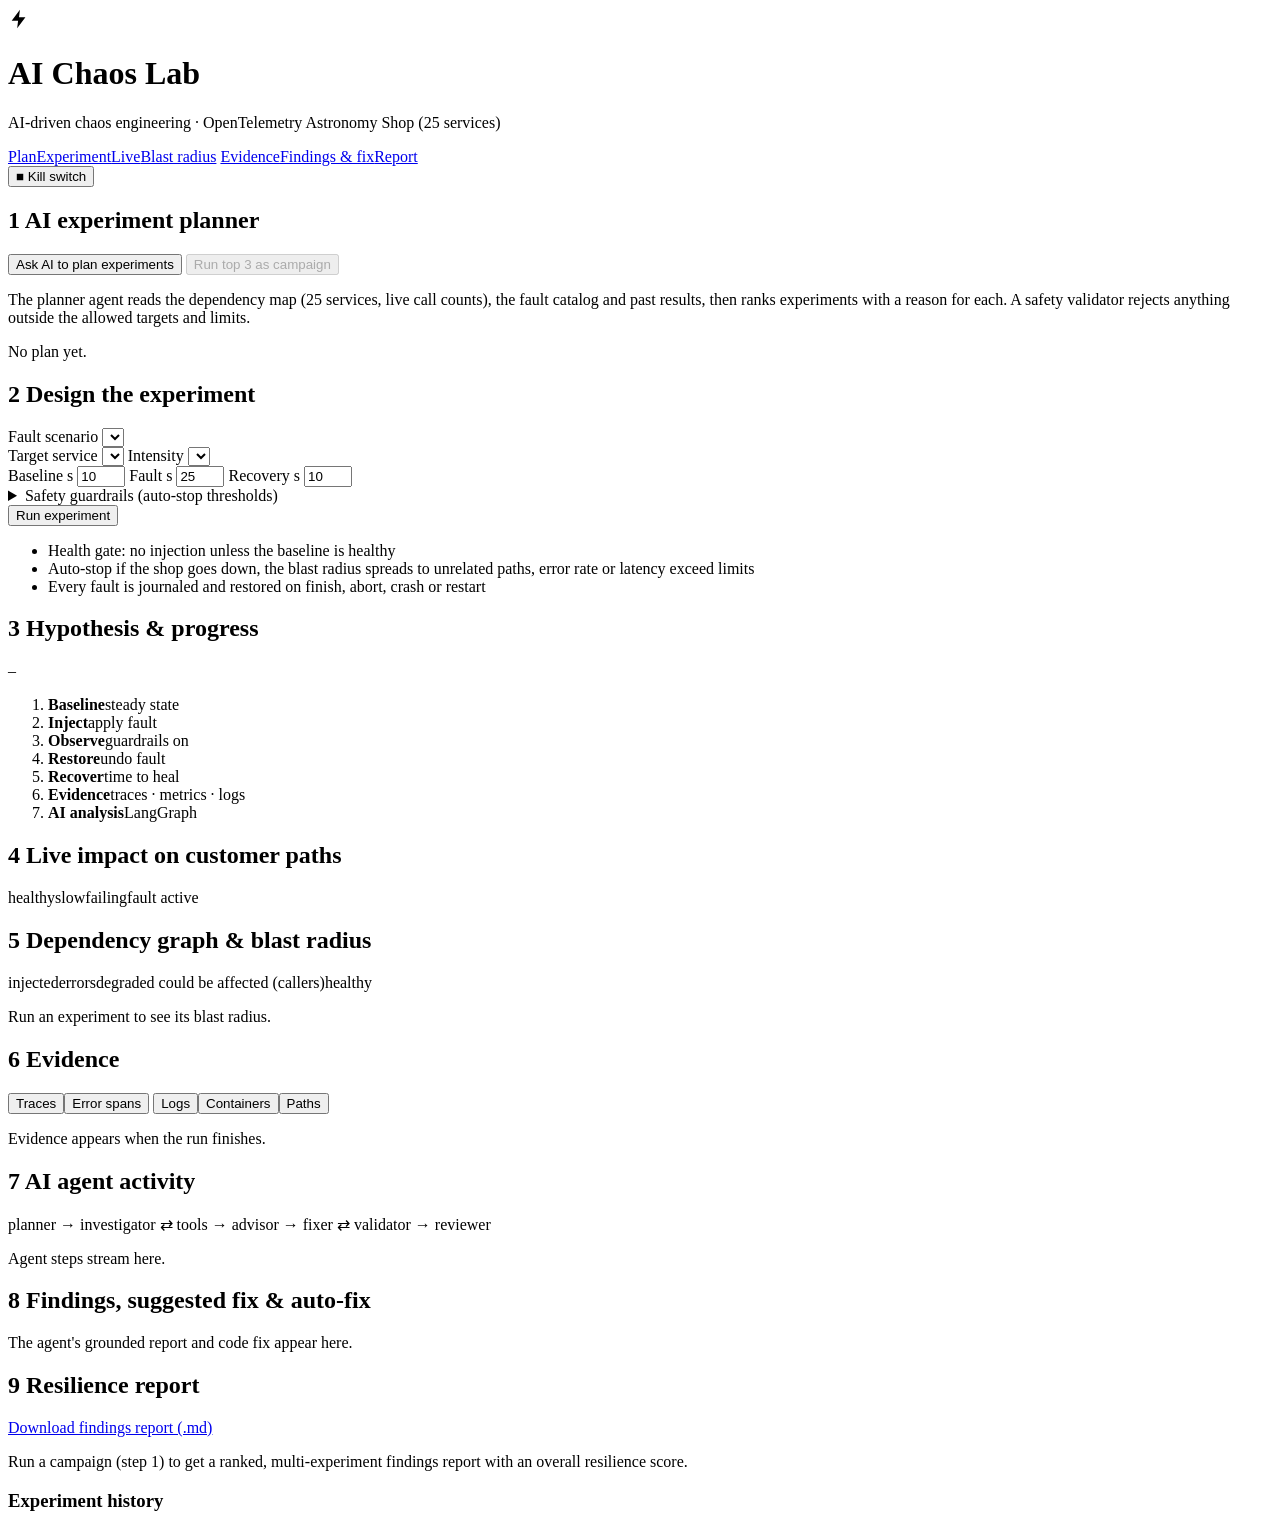
==== demo/static/index.html @ 534df2d2 "Add AI chaos lab: fault catalog, guarded experiments, LangGraph agents and dashboard - demo/: 19 rev" ====
<!doctype html>
<html lang="en">
<head>
<meta charset="utf-8">
<meta name="viewport" content="width=device-width, initial-scale=1">
<title>AI Chaos Lab</title>
<link rel="stylesheet" href="/style.css">
</head>
<body>
<header class="top">
  <div class="brand">
    <div class="logo" aria-hidden="true"><svg viewBox="0 0 24 24" width="22" height="22"><path d="M13 2 4 14h7l-1 8 9-12h-7z" fill="currentColor"/></svg></div>
    <div>
      <h1>AI Chaos Lab</h1>
      <p class="sub">AI-driven chaos engineering · OpenTelemetry Astronomy Shop (25 services)</p>
    </div>
  </div>
  <nav class="nav">
    <a href="#plan">Plan</a><a href="#experiment">Experiment</a><a href="#live">Live</a><a href="#graph">Blast radius</a>
    <a href="#evidence-sec">Evidence</a><a href="#findings">Findings &amp; fix</a><a href="#campaign">Report</a>
  </nav>
  <div class="chips" id="chips"></div>
  <button class="kill" id="kill" title="Stop everything and restore all faults now">■ Kill switch</button>
</header>

<main>
  <!-- 1. AI planner -->
  <section class="card" id="plan">
    <div class="card-head">
      <h2><span class="num">1</span> AI experiment planner</h2>
      <div class="row">
        <button class="primary" id="plan-btn">Ask AI to plan experiments</button>
        <button id="campaign-btn" disabled>Run top 3 as campaign</button>
      </div>
    </div>
    <p class="muted small">The planner agent reads the dependency map (25 services, live call counts), the fault catalog and past results, then ranks experiments with a reason for each. A safety validator rejects anything outside the allowed targets and limits.</p>
    <div id="plan-out"><p class="muted">No plan yet.</p></div>
  </section>

  <!-- 2. Design -->
  <section class="grid-setup" id="experiment">
    <div class="card">
      <h2><span class="num">2</span> Design the experiment</h2>
      <label class="field">Fault scenario <select id="scenario"></select></label>
      <div class="two">
        <label class="field">Target service <select id="target"></select></label>
        <label class="field">Intensity <select id="variant"></select></label>
      </div>
      <div class="three">
        <label class="field">Baseline s <input id="baseline_s" type="number" min="6" max="30" value="10"></label>
        <label class="field">Fault s <input id="fault_s" type="number" min="8" max="60" value="25"></label>
        <label class="field">Recovery s <input id="recovery_s" type="number" min="5" max="30" value="10"></label>
      </div>
      <details class="guards-edit">
        <summary>Safety guardrails (auto-stop thresholds)</summary>
        <div class="two">
          <label class="field">Max unexpected paths <input id="g_unexpected" type="number" value="2" min="0" max="10"></label>
          <label class="field">Max error rate % <input id="g_error" type="number" value="85" min="10" max="100"></label>
          <label class="field">Max p95 on unrelated paths ms <input id="g_p95" type="number" value="6000" min="500" max="8000"></label>
          <label class="field">Hard fault cap s <input id="g_cap" type="number" value="60" min="10" max="60"></label>
        </div>
      </details>
      <div class="actions">
        <button class="primary" id="run">Run experiment</button>
      </div>
      <ul class="guards">
        <li>Health gate: no injection unless the baseline is healthy</li>
        <li>Auto-stop if the shop goes down, the blast radius spreads to unrelated paths, error rate or latency exceed limits</li>
        <li>Every fault is journaled and restored on finish, abort, crash or restart</li>
      </ul>
    </div>
    <div class="card">
      <h2><span class="num">3</span> Hypothesis &amp; progress</h2>
      <p class="hypothesis" id="hypothesis">–</p>
      <div class="meta" id="exp-meta"></div>
      <ol class="stepper" id="stepper">
        <li data-step="baseline"><b>Baseline</b><span>steady state</span></li>
        <li data-step="inject"><b>Inject</b><span>apply fault</span></li>
        <li data-step="fault"><b>Observe</b><span>guardrails on</span></li>
        <li data-step="restore"><b>Restore</b><span>undo fault</span></li>
        <li data-step="recovered"><b>Recover</b><span>time to heal</span></li>
        <li data-step="evidence"><b>Evidence</b><span>traces · metrics · logs</span></li>
        <li data-step="agent"><b>AI analysis</b><span>LangGraph</span></li>
      </ol>
      <div class="runline" id="runline"></div>
    </div>
  </section>

  <!-- 3. Live -->
  <section class="card" id="live">
    <div class="card-head">
      <h2><span class="num">4</span> Live impact on customer paths</h2>
      <div class="legend"><span><i class="sq ok"></i>healthy</span><span><i class="sq slow"></i>slow</span><span><i class="sq bad"></i>failing</span><span><i class="band"></i>fault active</span></div>
    </div>
    <div class="kpis" id="kpis"></div>
    <div class="matrix" id="matrix"></div>
  </section>

  <!-- 4. Topology -->
  <section class="card" id="graph">
    <div class="card-head">
      <h2><span class="num">5</span> Dependency graph &amp; blast radius</h2>
      <div class="legend">
        <span><i class="dot inj"></i>injected</span><span><i class="dot err"></i>errors</span><span><i class="dot deg"></i>degraded</span>
        <span><i class="dot pot"></i>could be affected (callers)</span><span><i class="dot ok"></i>healthy</span>
      </div>
    </div>
    <div class="graph-wrap">
      <div id="topology" class="topology"></div>
      <div id="blast" class="blast"><p class="muted">Run an experiment to see its blast radius.</p></div>
    </div>
  </section>

  <!-- 5. Evidence + agent -->
  <section class="grid-two" id="evidence-sec">
    <div class="card">
      <div class="card-head">
        <h2><span class="num">6</span> Evidence</h2>
        <div class="tabs" id="tabs">
          <button data-tab="trace" class="on">Traces</button><button data-tab="spans">Error spans</button>
          <button data-tab="logs">Logs</button><button data-tab="containers">Containers</button><button data-tab="paths">Paths</button>
        </div>
      </div>
      <div id="evidence" class="evidence"><p class="muted">Evidence appears when the run finishes.</p></div>
    </div>
    <div class="card">
      <div class="card-head">
        <h2><span class="num">7</span> AI agent activity</h2>
        <span class="graph-pill" id="graph-pill">planner → investigator ⇄ tools → advisor → fixer ⇄ validator → reviewer</span>
      </div>
      <div id="feed" class="feed"><p class="muted">Agent steps stream here.</p></div>
    </div>
  </section>

  <!-- 6. Findings -->
  <section class="card" id="findings">
    <h2><span class="num">8</span> Findings, suggested fix &amp; auto-fix</h2>
    <div id="report"><p class="muted">The agent's grounded report and code fix appear here.</p></div>
  </section>

  <!-- 7. Campaign -->
  <section class="card" id="campaign">
    <div class="card-head">
      <h2><span class="num">9</span> Resilience report</h2>
      <a class="button" id="report-dl" href="#" download>Download findings report (.md)</a>
    </div>
    <div id="campaign-out"><p class="muted">Run a campaign (step 1) to get a ranked, multi-experiment findings report with an overall resilience score.</p></div>
    <h3 class="sub-h">Experiment history</h3>
    <div id="history"></div>
  </section>
</main>
<script src="/app.js"></script>
</body>
</html>
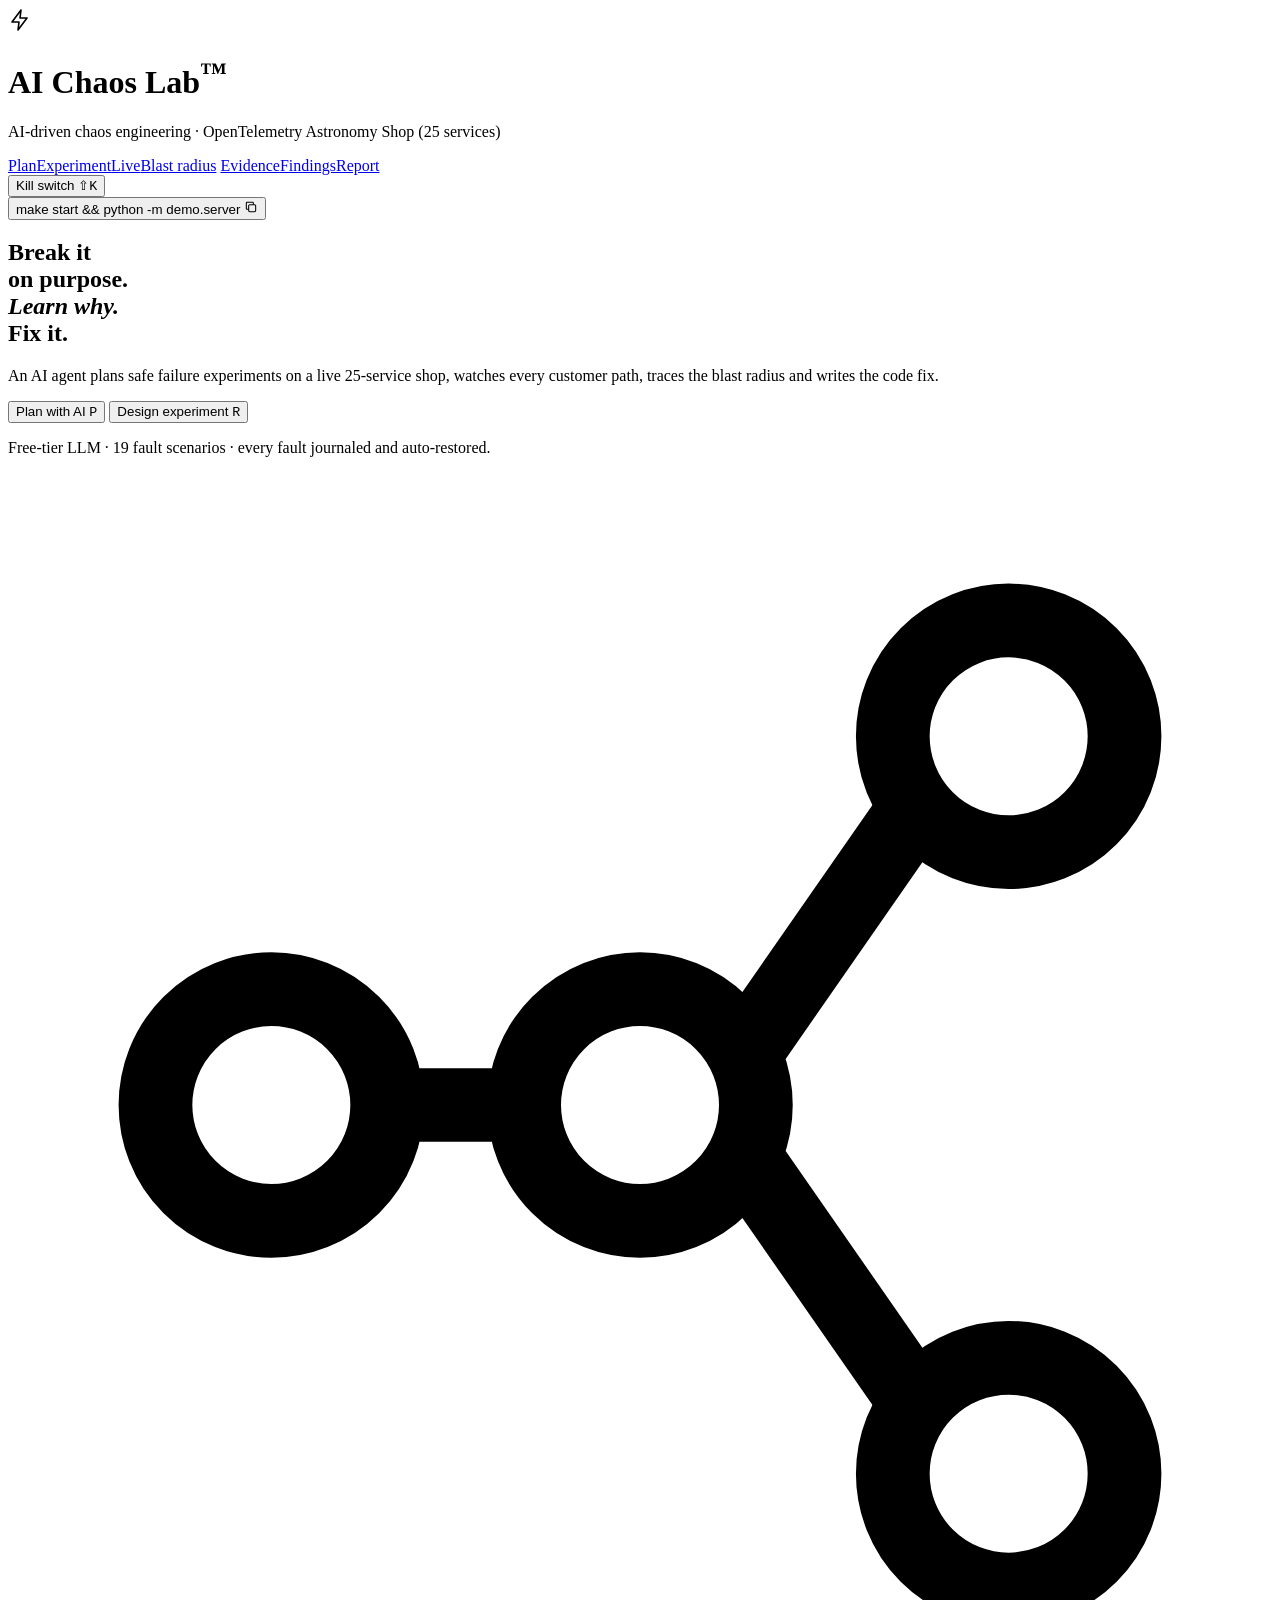
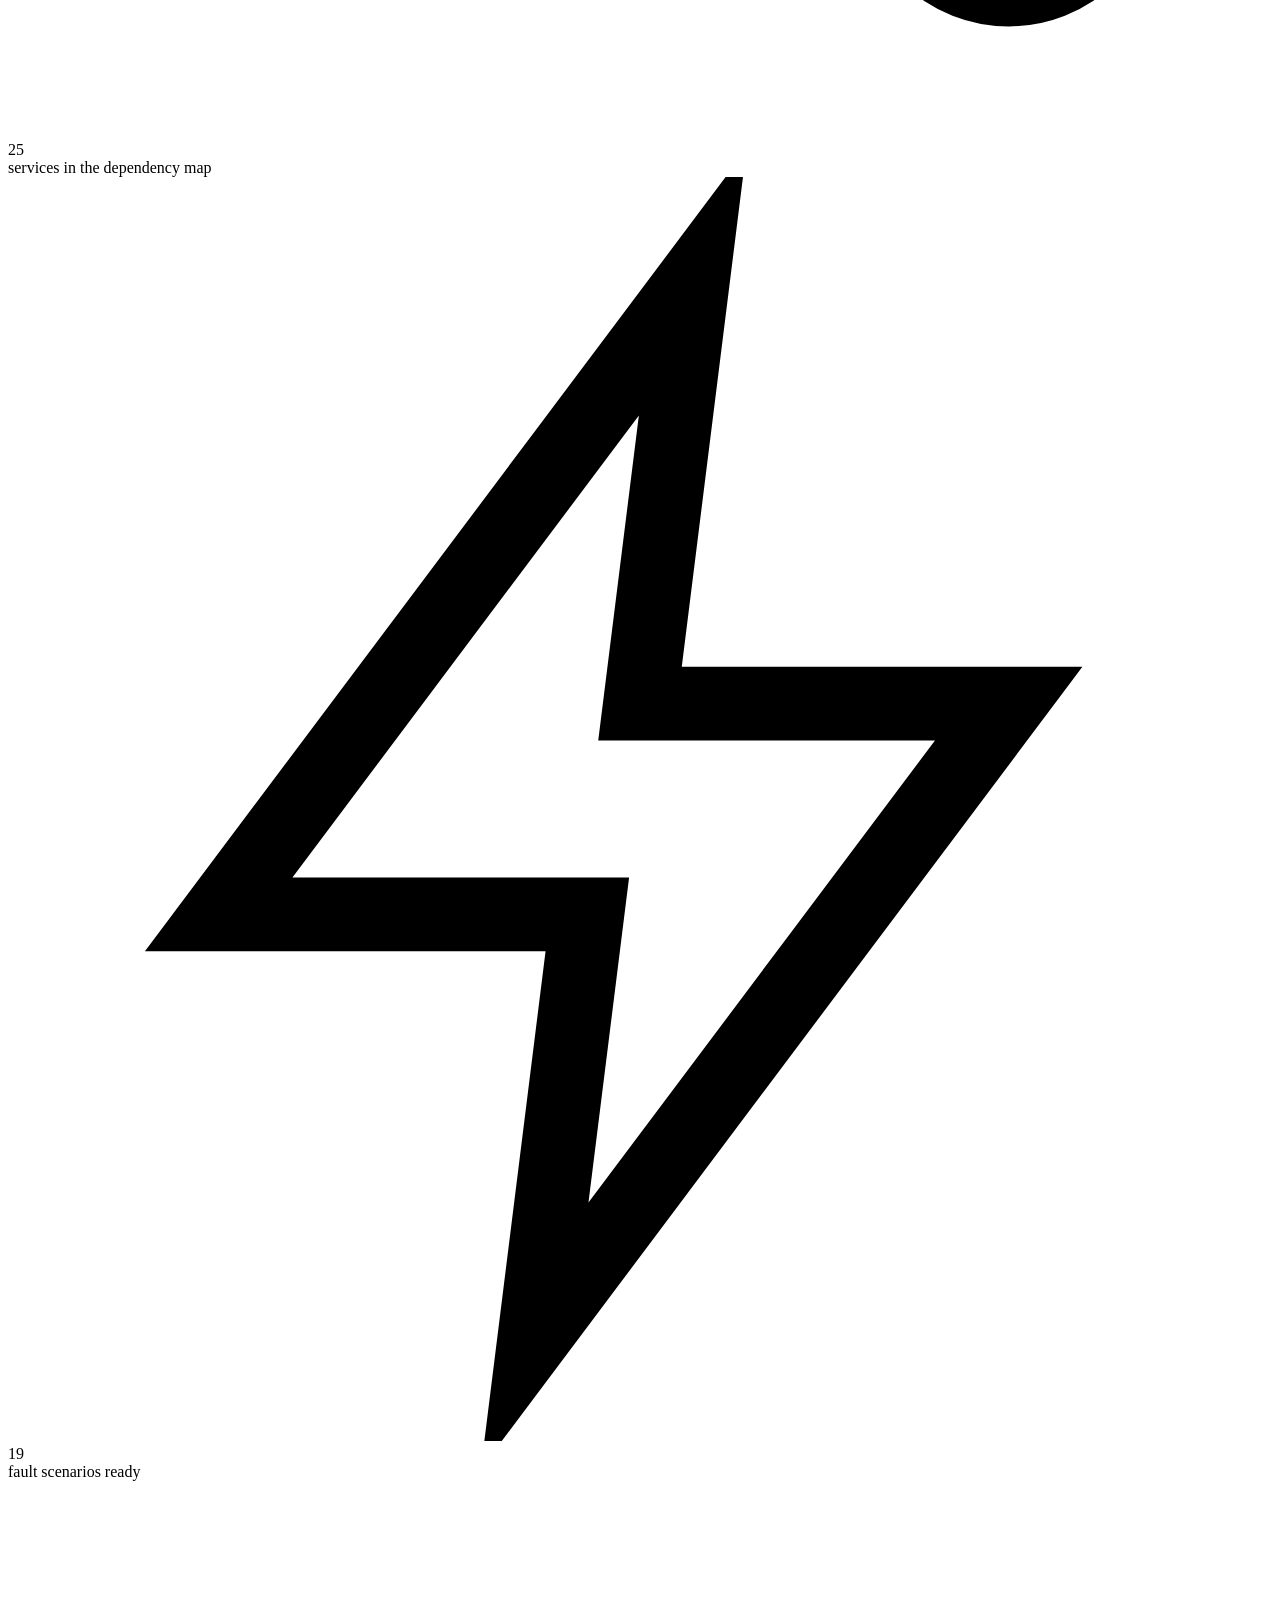
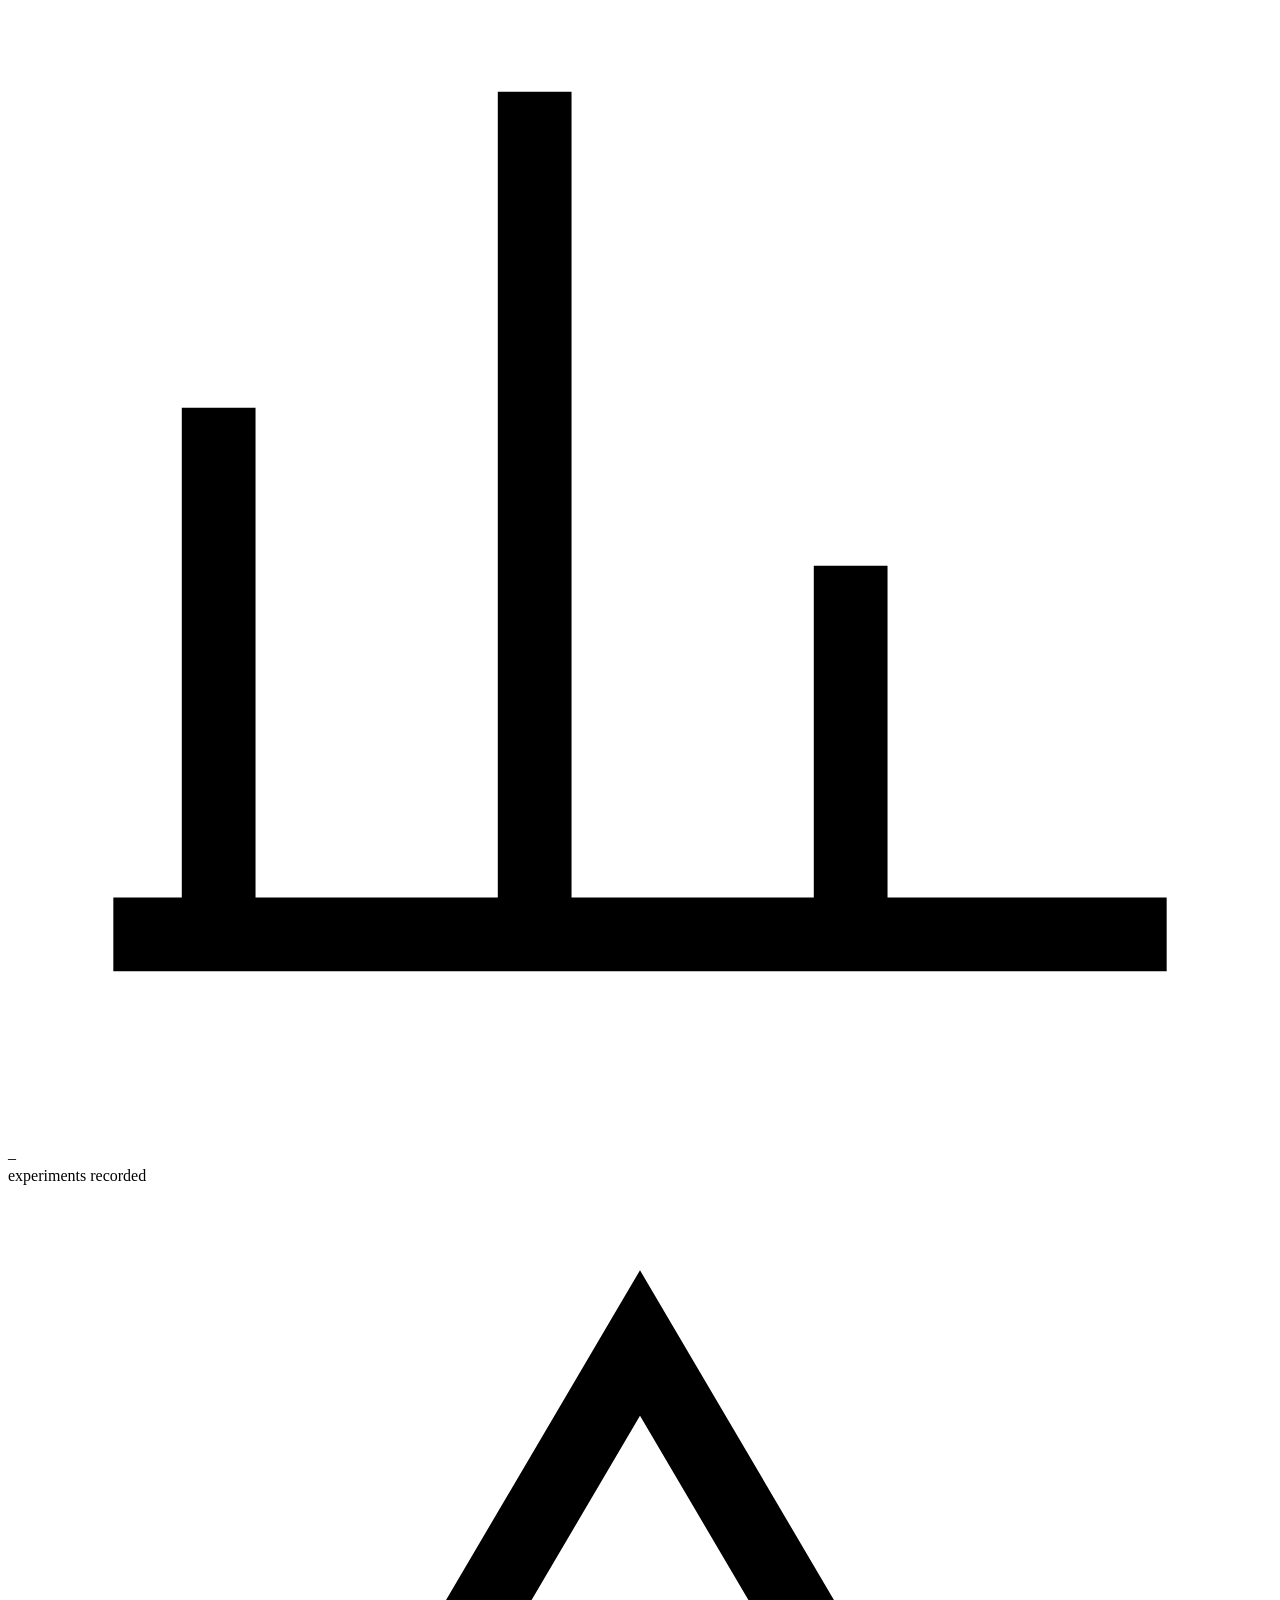
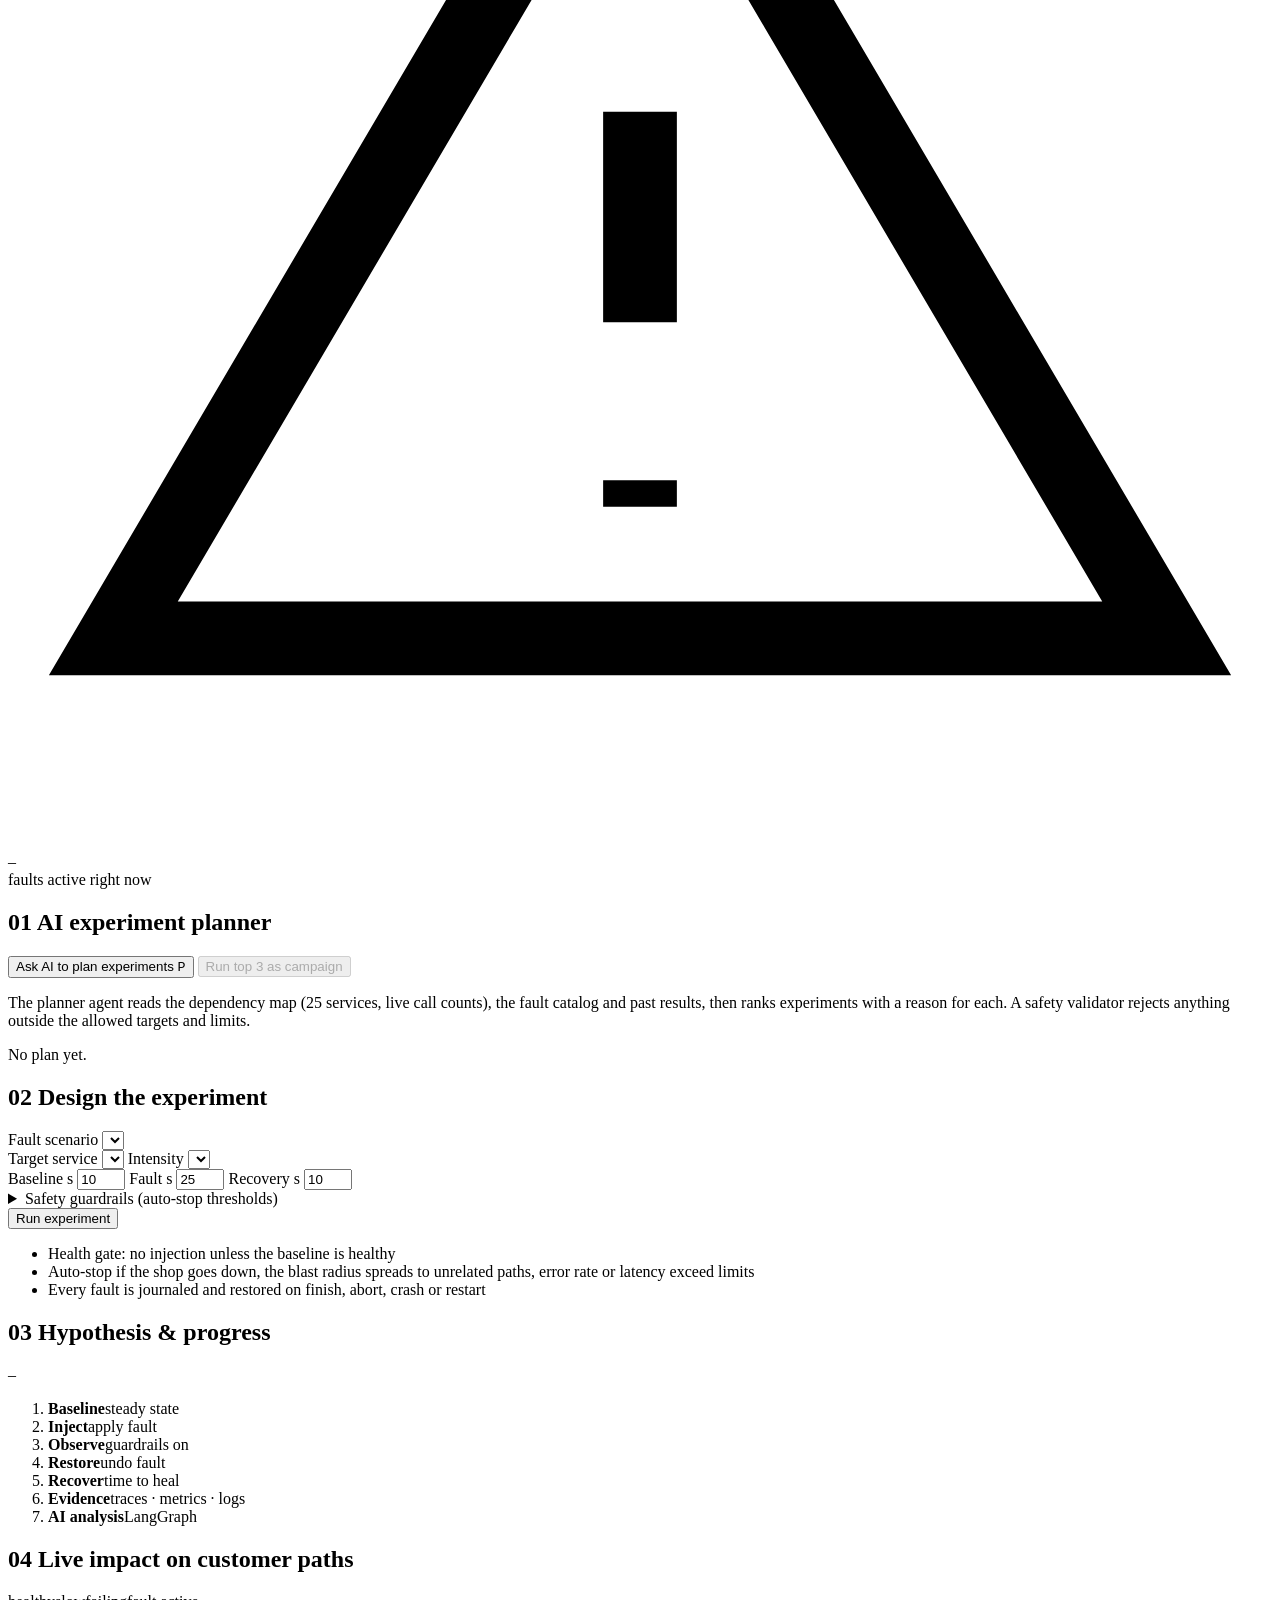
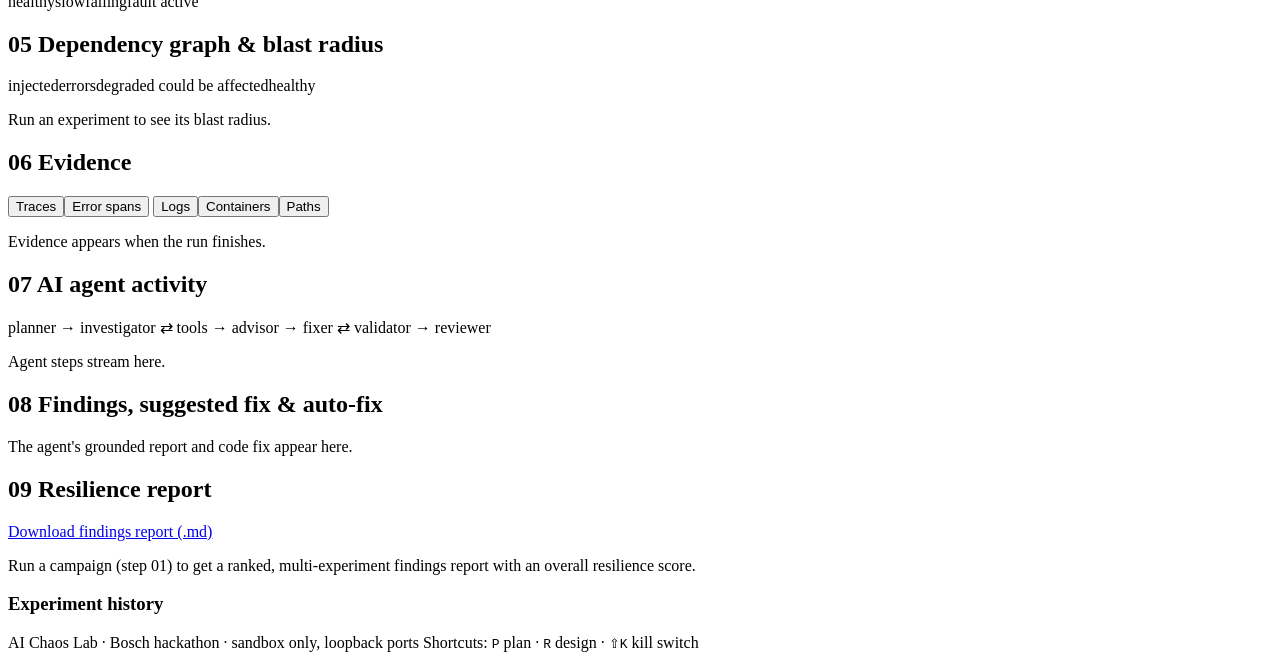
==== commit 05dadb4e: "Restyle dashboard in a dark, framed, hairline-grid look - Near-black page with a framed green-black " ====
--- a/demo/static/index.html
+++ b/demo/static/index.html
@@ -4,32 +4,73 @@
 <meta charset="utf-8">
 <meta name="viewport" content="width=device-width, initial-scale=1">
 <title>AI Chaos Lab</title>
+<link rel="preconnect" href="https://fonts.googleapis.com">
+<link rel="preconnect" href="https://fonts.gstatic.com" crossorigin>
+<link rel="stylesheet" href="https://fonts.googleapis.com/css2?family=Inter:wght@400;500;600&family=JetBrains+Mono:wght@300;400;500&display=swap">
 <link rel="stylesheet" href="/style.css">
 </head>
 <body>
 <header class="top">
   <div class="brand">
-    <div class="logo" aria-hidden="true"><svg viewBox="0 0 24 24" width="22" height="22"><path d="M13 2 4 14h7l-1 8 9-12h-7z" fill="currentColor"/></svg></div>
+    <div class="logo" aria-hidden="true">
+      <svg viewBox="0 0 24 24" width="24" height="24" fill="none" stroke="currentColor" stroke-width="1.6" stroke-linejoin="round"><path d="M13 2 4 14h7l-1 8 9-12h-7z"/></svg>
+    </div>
     <div>
-      <h1>AI Chaos Lab</h1>
+      <h1>AI Chaos Lab<sup>™</sup></h1>
       <p class="sub">AI-driven chaos engineering · OpenTelemetry Astronomy Shop (25 services)</p>
     </div>
   </div>
   <nav class="nav">
     <a href="#plan">Plan</a><a href="#experiment">Experiment</a><a href="#live">Live</a><a href="#graph">Blast radius</a>
-    <a href="#evidence-sec">Evidence</a><a href="#findings">Findings &amp; fix</a><a href="#campaign">Report</a>
+    <a href="#evidence-sec">Evidence</a><a href="#findings">Findings</a><a href="#campaign">Report</a>
   </nav>
   <div class="chips" id="chips"></div>
-  <button class="kill" id="kill" title="Stop everything and restore all faults now">■ Kill switch</button>
+  <button class="kill" id="kill" title="Stop everything and restore all faults now (Shift+K)">Kill switch <kbd>⇧K</kbd></button>
 </header>
 
 <main>
+<div class="frame">
+<div class="grid">
+
+  <!-- Hero -->
+  <section class="hero">
+    <div class="hero-copy">
+      <button class="cmd" id="copy-cmd" title="Copy start command"><span>make start &amp;&amp; python -m demo.server</span>
+        <svg viewBox="0 0 24 24" width="14" height="14" fill="none" stroke="currentColor" stroke-width="1.8"><rect x="8" y="8" width="12" height="12" rx="2"/><path d="M16 8V5a1 1 0 0 0-1-1H5a1 1 0 0 0-1 1v10a1 1 0 0 0 1 1h3"/></svg></button>
+      <h2 class="display">Break it<br>on purpose.<br><em>Learn why.</em><br>Fix it.</h2>
+      <p class="lede">An AI agent plans safe failure experiments on a live 25-service shop, watches every customer path, traces the blast radius and writes the code fix.</p>
+      <div class="hero-actions">
+        <button class="primary big" id="hero-plan">Plan with AI <kbd>P</kbd></button>
+        <button class="big" id="hero-run">Design experiment <kbd>R</kbd></button>
+      </div>
+      <p class="fine">Free-tier LLM · 19 fault scenarios · every fault journaled and auto-restored.</p>
+    </div>
+    <div class="hero-stats">
+      <div class="stat green">
+        <svg viewBox="0 0 24 24" fill="none" stroke="currentColor" stroke-width="1.4"><circle cx="5" cy="12" r="2.2"/><circle cx="19" cy="5" r="2.2"/><circle cx="19" cy="19" r="2.2"/><circle cx="12" cy="12" r="2.2"/><path d="M7.2 12h2.6M14 11l3.2-4.6M14 13l3.2 4.6"/></svg>
+        <div><div class="v" id="st-services">25</div><div class="l">services in the dependency map</div></div>
+      </div>
+      <div class="stat orange">
+        <svg viewBox="0 0 24 24" fill="none" stroke="currentColor" stroke-width="1.4"><path d="M13 2 4 14h7l-1 8 9-12h-7z"/></svg>
+        <div><div class="v" id="st-scenarios">19</div><div class="l">fault scenarios ready</div></div>
+      </div>
+      <div class="stat yellow">
+        <svg viewBox="0 0 24 24" fill="none" stroke="currentColor" stroke-width="1.4"><path d="M4 20V10M10 20V4M16 20v-7M22 20H2"/></svg>
+        <div><div class="v" id="st-runs">–</div><div class="l">experiments recorded</div></div>
+      </div>
+      <div class="stat red" id="st-fault-cell">
+        <svg viewBox="0 0 24 24" fill="none" stroke="currentColor" stroke-width="1.4"><path d="M12 3 2 20h20L12 3z"/><path d="M12 10v4M12 17v.5"/></svg>
+        <div><div class="v" id="st-faults">–</div><div class="l">faults active right now</div></div>
+      </div>
+    </div>
+  </section>
+
   <!-- 1. AI planner -->
   <section class="card" id="plan">
     <div class="card-head">
-      <h2><span class="num">1</span> AI experiment planner</h2>
+      <h2><span class="num">01</span> AI experiment planner</h2>
       <div class="row">
-        <button class="primary" id="plan-btn">Ask AI to plan experiments</button>
+        <button class="primary" id="plan-btn">Ask AI to plan experiments <kbd>P</kbd></button>
         <button id="campaign-btn" disabled>Run top 3 as campaign</button>
       </div>
     </div>
@@ -40,7 +81,7 @@
   <!-- 2. Design -->
   <section class="grid-setup" id="experiment">
     <div class="card">
-      <h2><span class="num">2</span> Design the experiment</h2>
+      <h2><span class="num">02</span> Design the experiment</h2>
       <label class="field">Fault scenario <select id="scenario"></select></label>
       <div class="two">
         <label class="field">Target service <select id="target"></select></label>
@@ -56,7 +97,7 @@
         <div class="two">
           <label class="field">Max unexpected paths <input id="g_unexpected" type="number" value="2" min="0" max="10"></label>
           <label class="field">Max error rate % <input id="g_error" type="number" value="85" min="10" max="100"></label>
-          <label class="field">Max p95 on unrelated paths ms <input id="g_p95" type="number" value="6000" min="500" max="8000"></label>
+          <label class="field">Max median latency, unrelated paths ms <input id="g_p95" type="number" value="6000" min="500" max="8000"></label>
           <label class="field">Hard fault cap s <input id="g_cap" type="number" value="60" min="10" max="60"></label>
         </div>
       </details>
@@ -70,7 +111,7 @@
       </ul>
     </div>
     <div class="card">
-      <h2><span class="num">3</span> Hypothesis &amp; progress</h2>
+      <h2><span class="num">03</span> Hypothesis &amp; progress</h2>
       <p class="hypothesis" id="hypothesis">–</p>
       <div class="meta" id="exp-meta"></div>
       <ol class="stepper" id="stepper">
@@ -89,7 +130,7 @@
   <!-- 3. Live -->
   <section class="card" id="live">
     <div class="card-head">
-      <h2><span class="num">4</span> Live impact on customer paths</h2>
+      <h2><span class="num">04</span> Live impact on customer paths</h2>
       <div class="legend"><span><i class="sq ok"></i>healthy</span><span><i class="sq slow"></i>slow</span><span><i class="sq bad"></i>failing</span><span><i class="band"></i>fault active</span></div>
     </div>
     <div class="kpis" id="kpis"></div>
@@ -99,10 +140,10 @@
   <!-- 4. Topology -->
   <section class="card" id="graph">
     <div class="card-head">
-      <h2><span class="num">5</span> Dependency graph &amp; blast radius</h2>
+      <h2><span class="num">05</span> Dependency graph &amp; blast radius</h2>
       <div class="legend">
         <span><i class="dot inj"></i>injected</span><span><i class="dot err"></i>errors</span><span><i class="dot deg"></i>degraded</span>
-        <span><i class="dot pot"></i>could be affected (callers)</span><span><i class="dot ok"></i>healthy</span>
+        <span><i class="dot pot"></i>could be affected</span><span><i class="dot ok"></i>healthy</span>
       </div>
     </div>
     <div class="graph-wrap">
@@ -115,7 +156,7 @@
   <section class="grid-two" id="evidence-sec">
     <div class="card">
       <div class="card-head">
-        <h2><span class="num">6</span> Evidence</h2>
+        <h2><span class="num">06</span> Evidence</h2>
         <div class="tabs" id="tabs">
           <button data-tab="trace" class="on">Traces</button><button data-tab="spans">Error spans</button>
           <button data-tab="logs">Logs</button><button data-tab="containers">Containers</button><button data-tab="paths">Paths</button>
@@ -125,7 +166,7 @@
     </div>
     <div class="card">
       <div class="card-head">
-        <h2><span class="num">7</span> AI agent activity</h2>
+        <h2><span class="num">07</span> AI agent activity</h2>
         <span class="graph-pill" id="graph-pill">planner → investigator ⇄ tools → advisor → fixer ⇄ validator → reviewer</span>
       </div>
       <div id="feed" class="feed"><p class="muted">Agent steps stream here.</p></div>
@@ -134,21 +175,28 @@
 
   <!-- 6. Findings -->
   <section class="card" id="findings">
-    <h2><span class="num">8</span> Findings, suggested fix &amp; auto-fix</h2>
+    <h2><span class="num">08</span> Findings, suggested fix &amp; auto-fix</h2>
     <div id="report"><p class="muted">The agent's grounded report and code fix appear here.</p></div>
   </section>
 
   <!-- 7. Campaign -->
   <section class="card" id="campaign">
     <div class="card-head">
-      <h2><span class="num">9</span> Resilience report</h2>
+      <h2><span class="num">09</span> Resilience report</h2>
       <a class="button" id="report-dl" href="#" download>Download findings report (.md)</a>
     </div>
-    <div id="campaign-out"><p class="muted">Run a campaign (step 1) to get a ranked, multi-experiment findings report with an overall resilience score.</p></div>
+    <div id="campaign-out"><p class="muted">Run a campaign (step 01) to get a ranked, multi-experiment findings report with an overall resilience score.</p></div>
     <h3 class="sub-h">Experiment history</h3>
     <div id="history"></div>
   </section>
+
+</div>
+</div>
 </main>
+<footer class="foot">
+  <span>AI Chaos Lab · Bosch hackathon · sandbox only, loopback ports</span>
+  <span>Shortcuts: <kbd>P</kbd> plan · <kbd>R</kbd> design · <kbd>⇧K</kbd> kill switch</span>
+</footer>
 <script src="/app.js"></script>
 </body>
 </html>
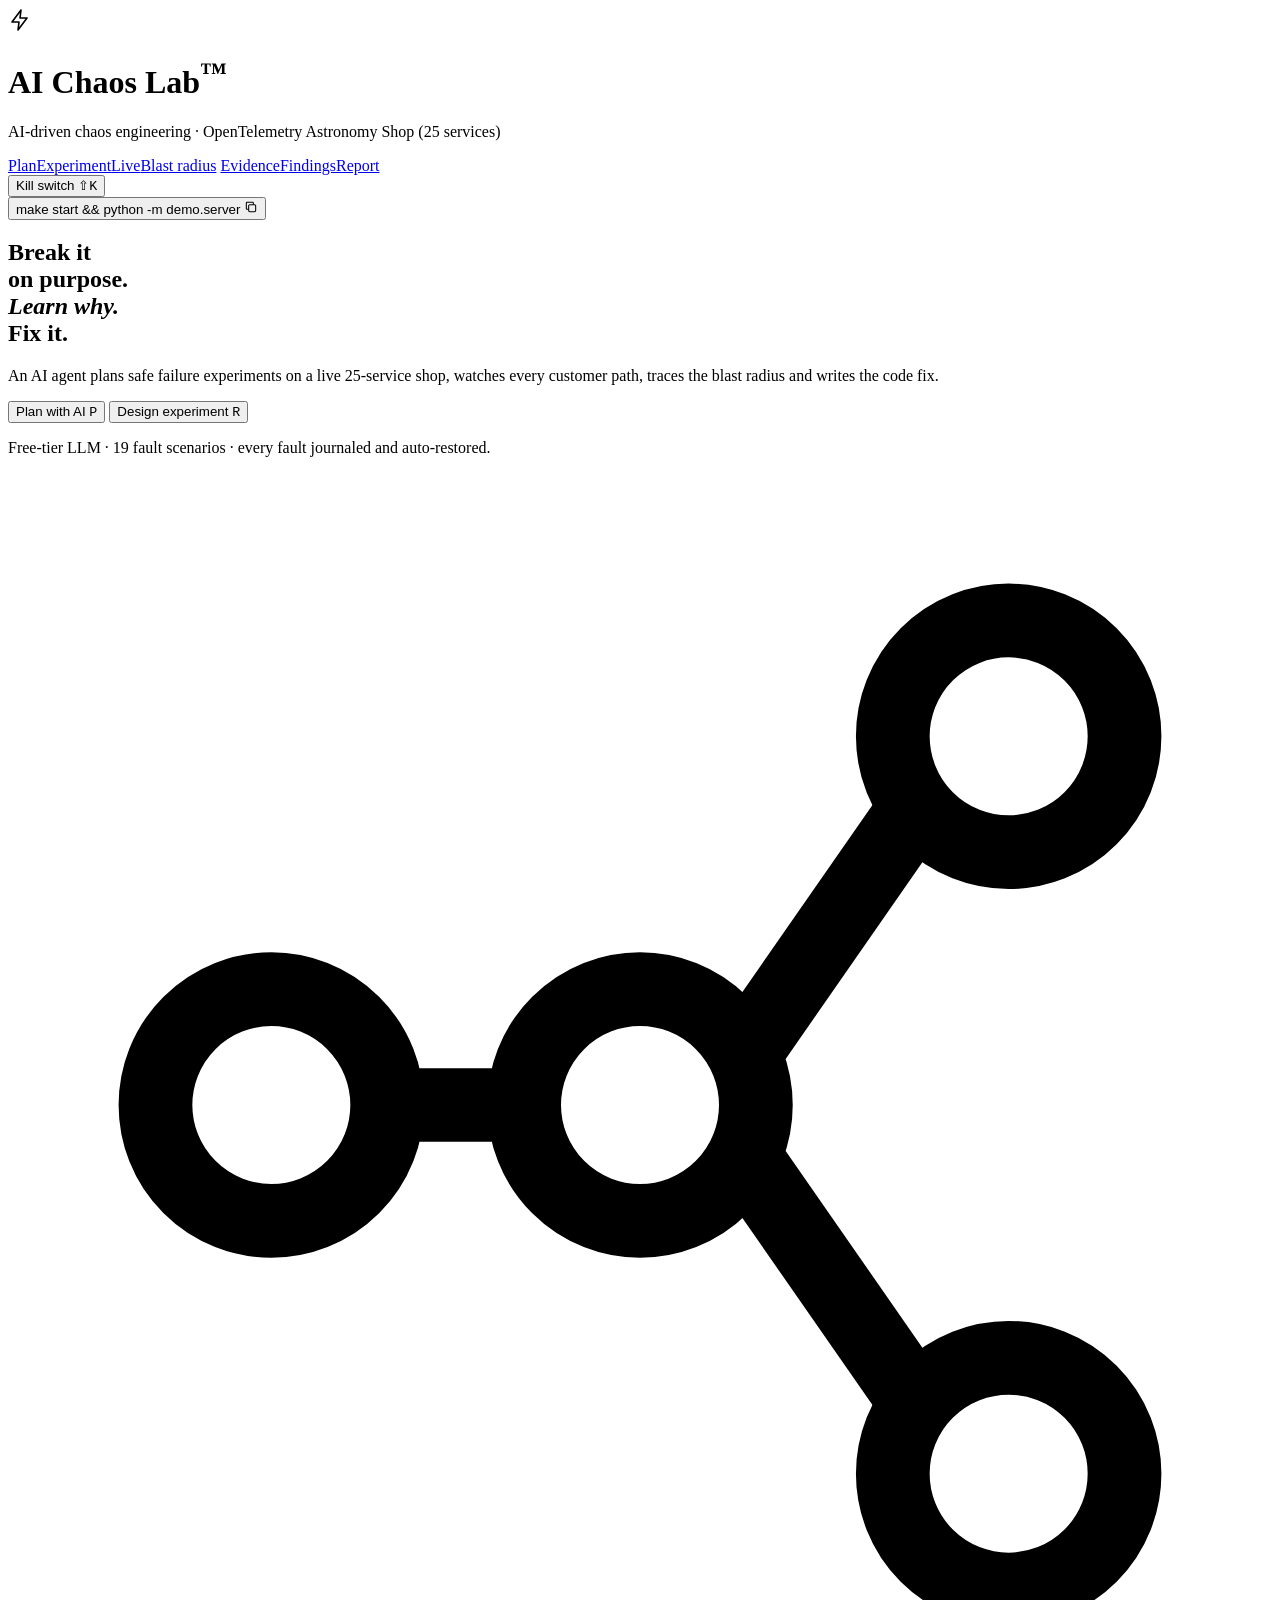
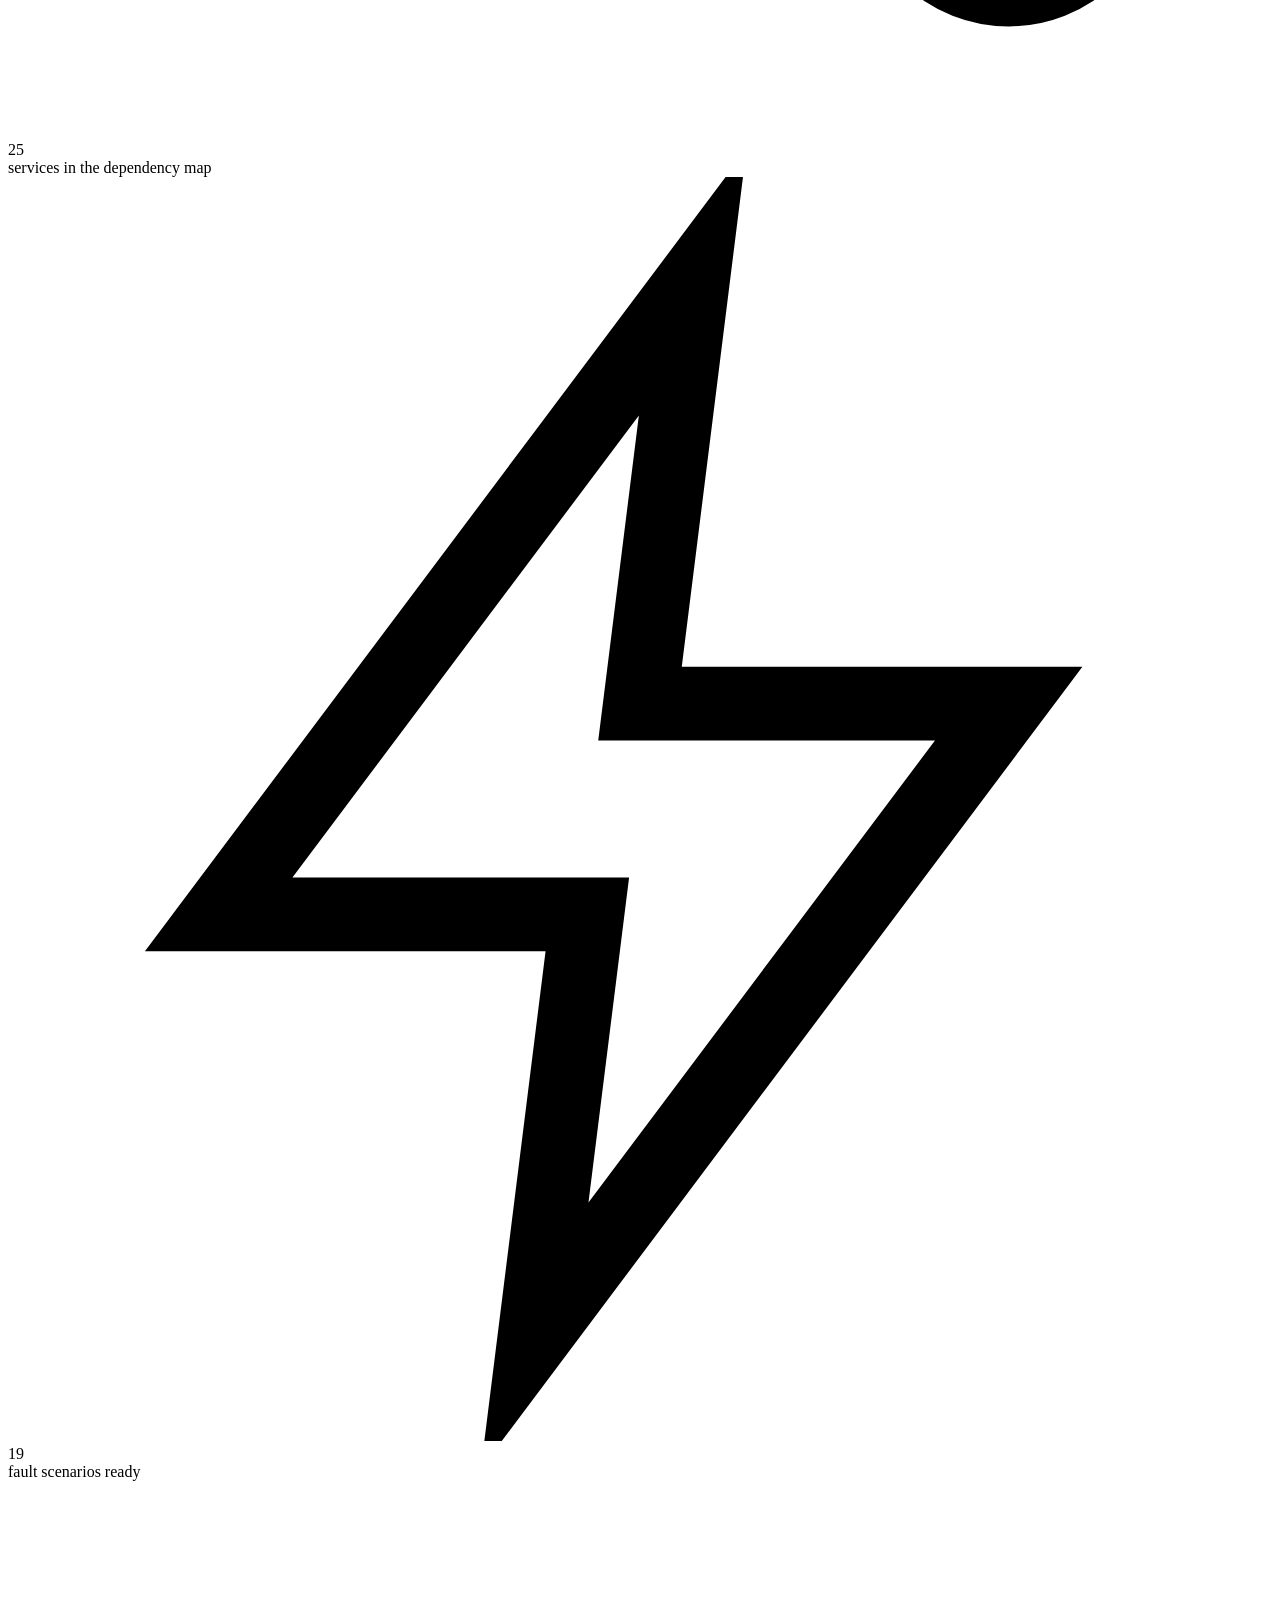
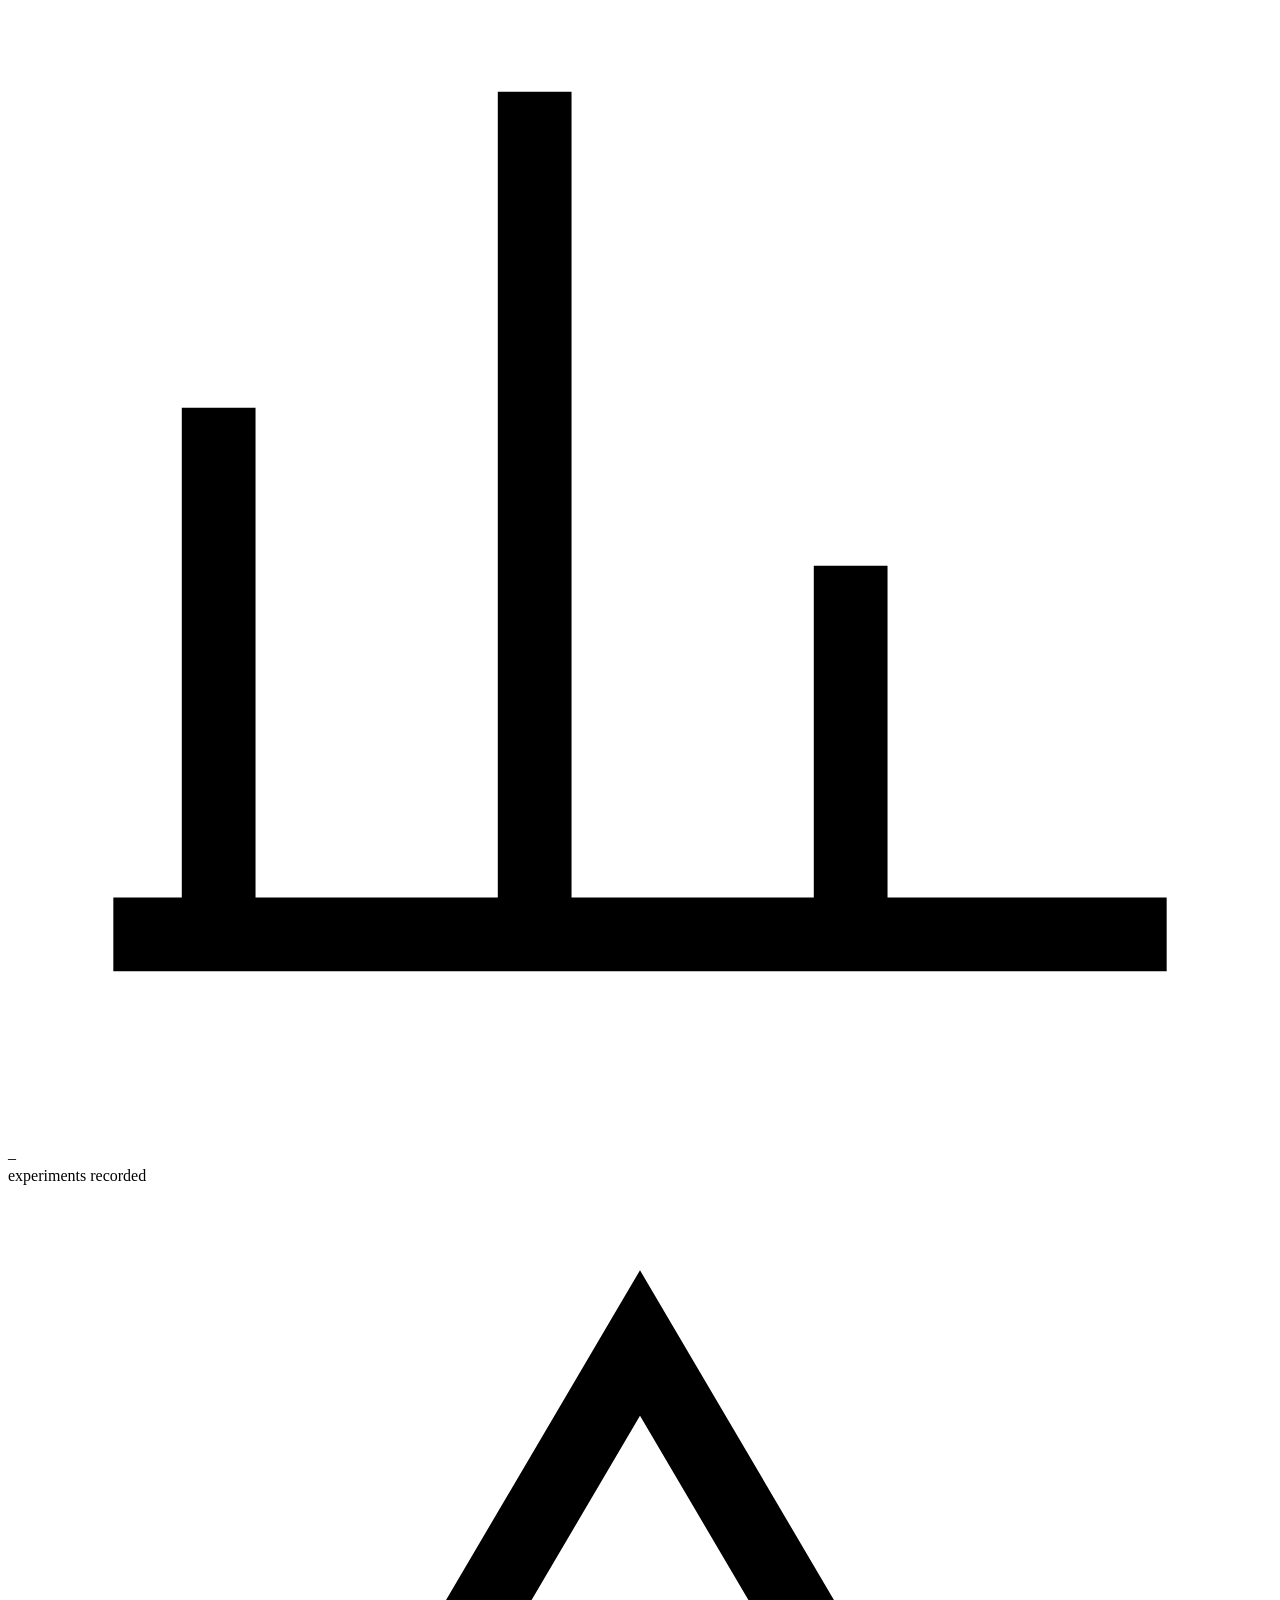
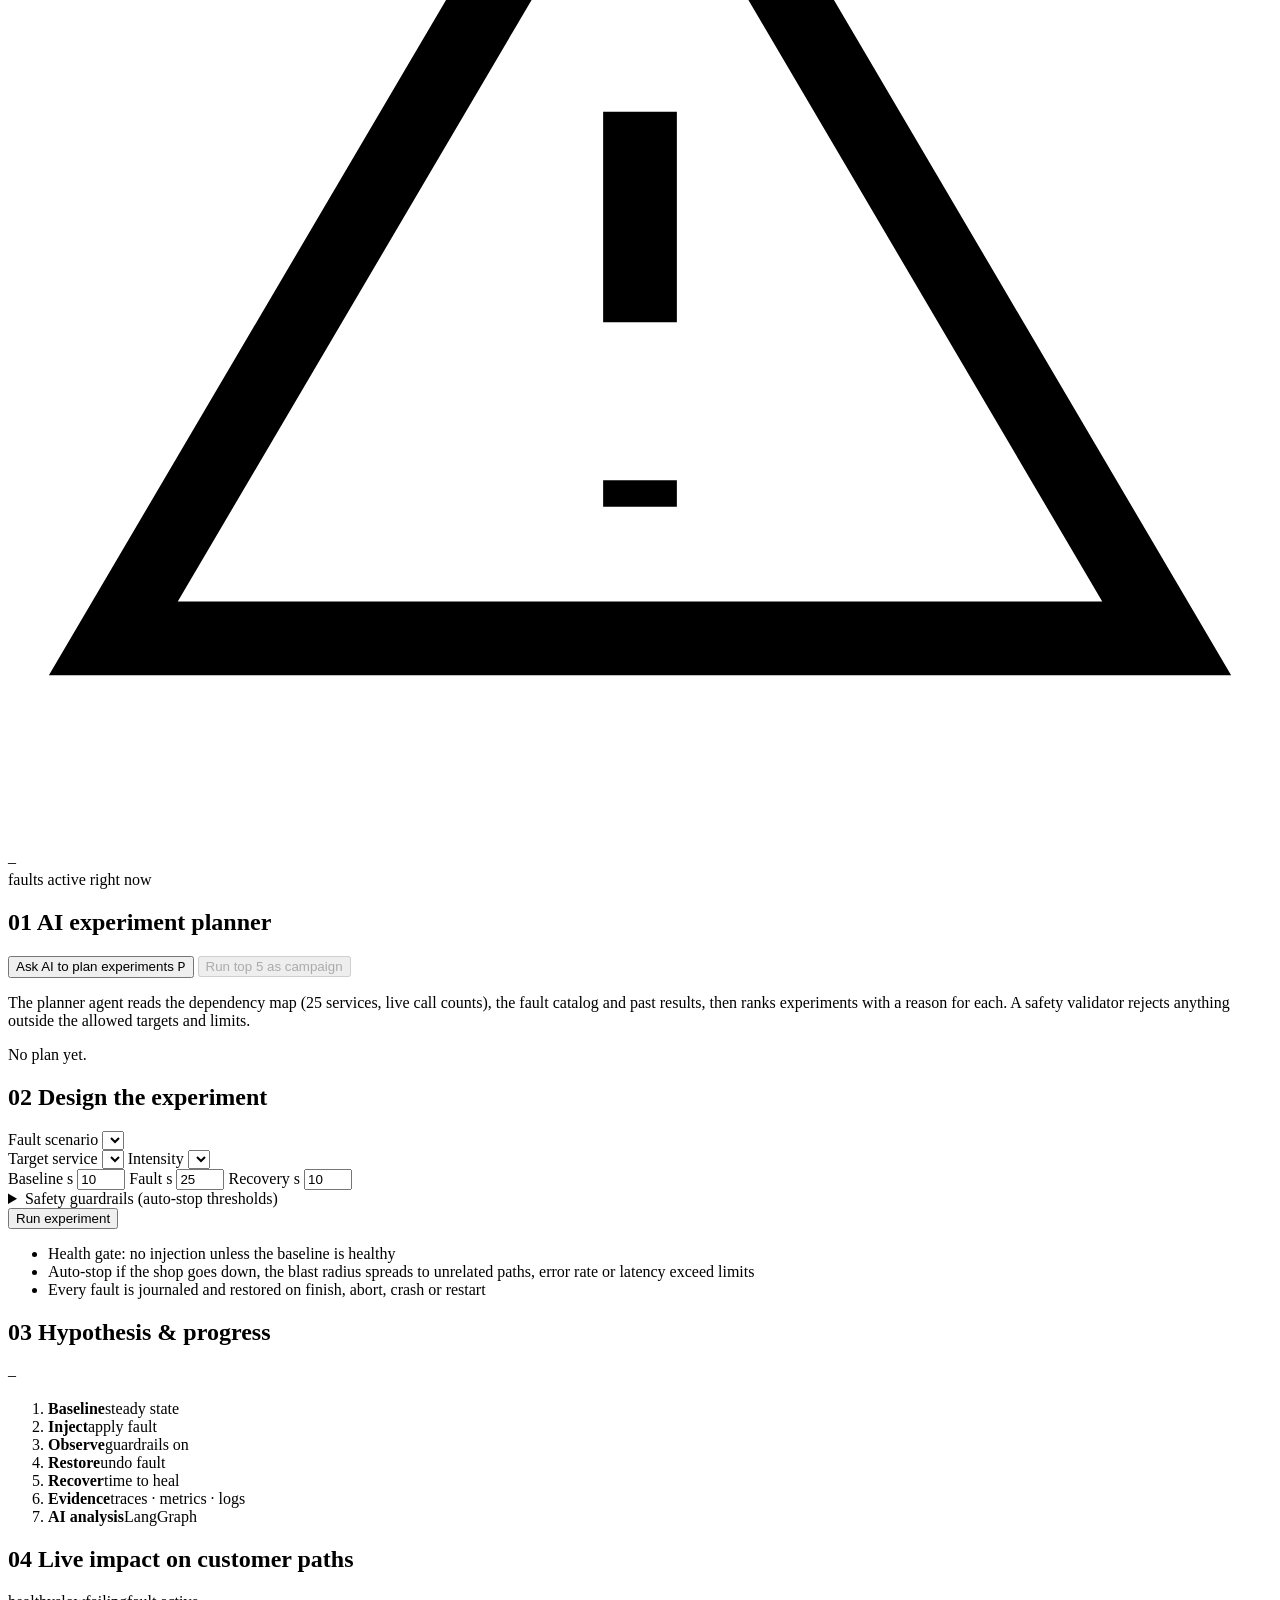
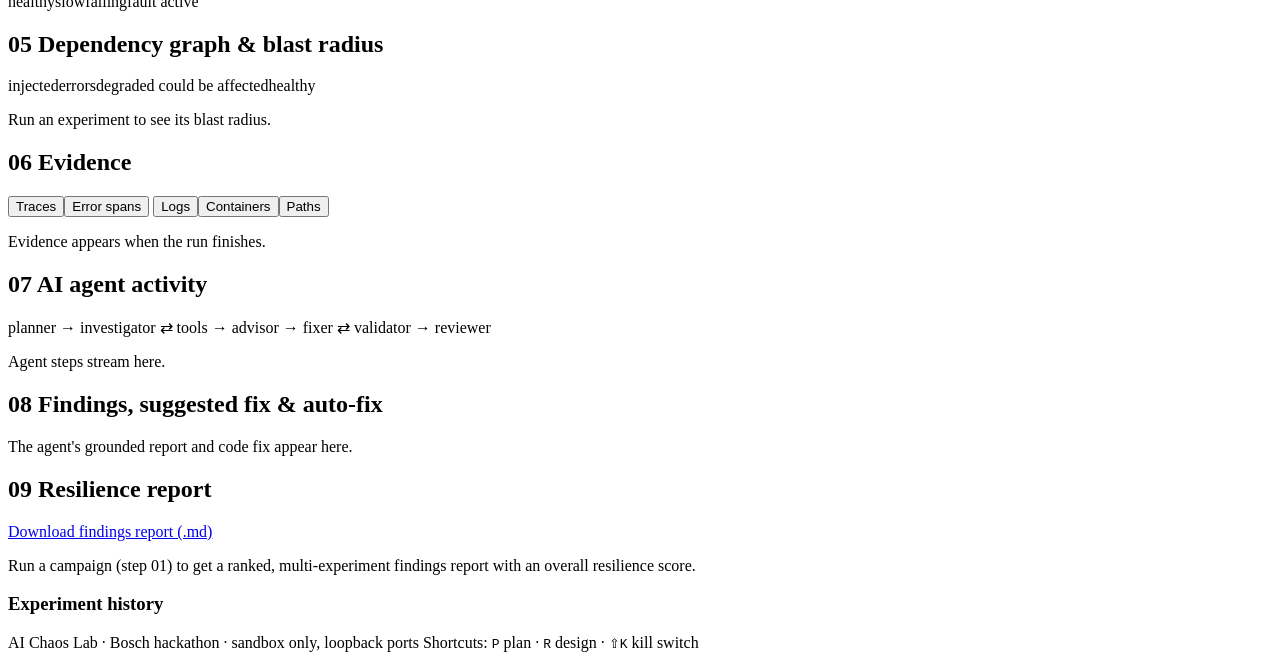
==== commit 22c7043a: "Add demo recording, editing and results-matrix tools; rotate Gemini keys - scripts/record_demo.py: r" ====
--- a/demo/static/index.html
+++ b/demo/static/index.html
@@ -71,7 +71,7 @@
       <h2><span class="num">01</span> AI experiment planner</h2>
       <div class="row">
         <button class="primary" id="plan-btn">Ask AI to plan experiments <kbd>P</kbd></button>
-        <button id="campaign-btn" disabled>Run top 3 as campaign</button>
+        <button id="campaign-btn" disabled>Run top 5 as campaign</button>
       </div>
     </div>
     <p class="muted small">The planner agent reads the dependency map (25 services, live call counts), the fault catalog and past results, then ranks experiments with a reason for each. A safety validator rejects anything outside the allowed targets and limits.</p>
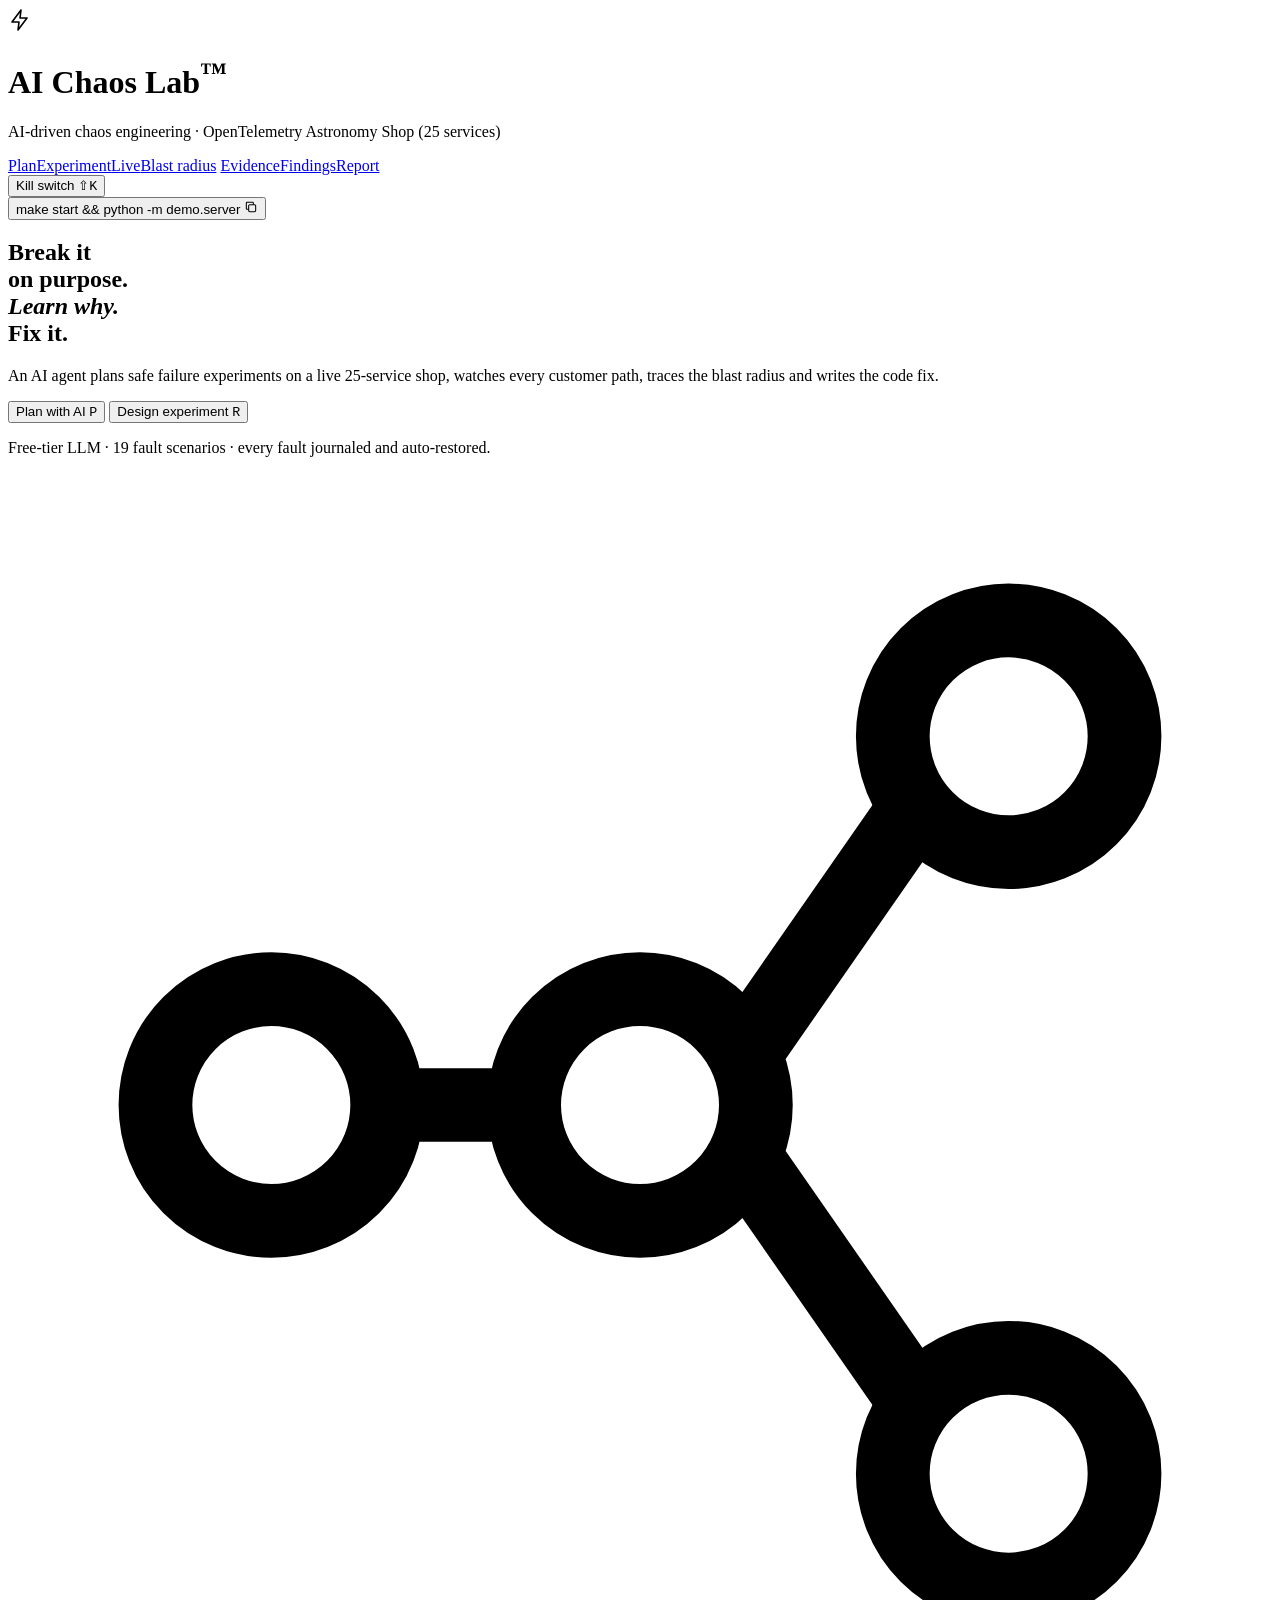
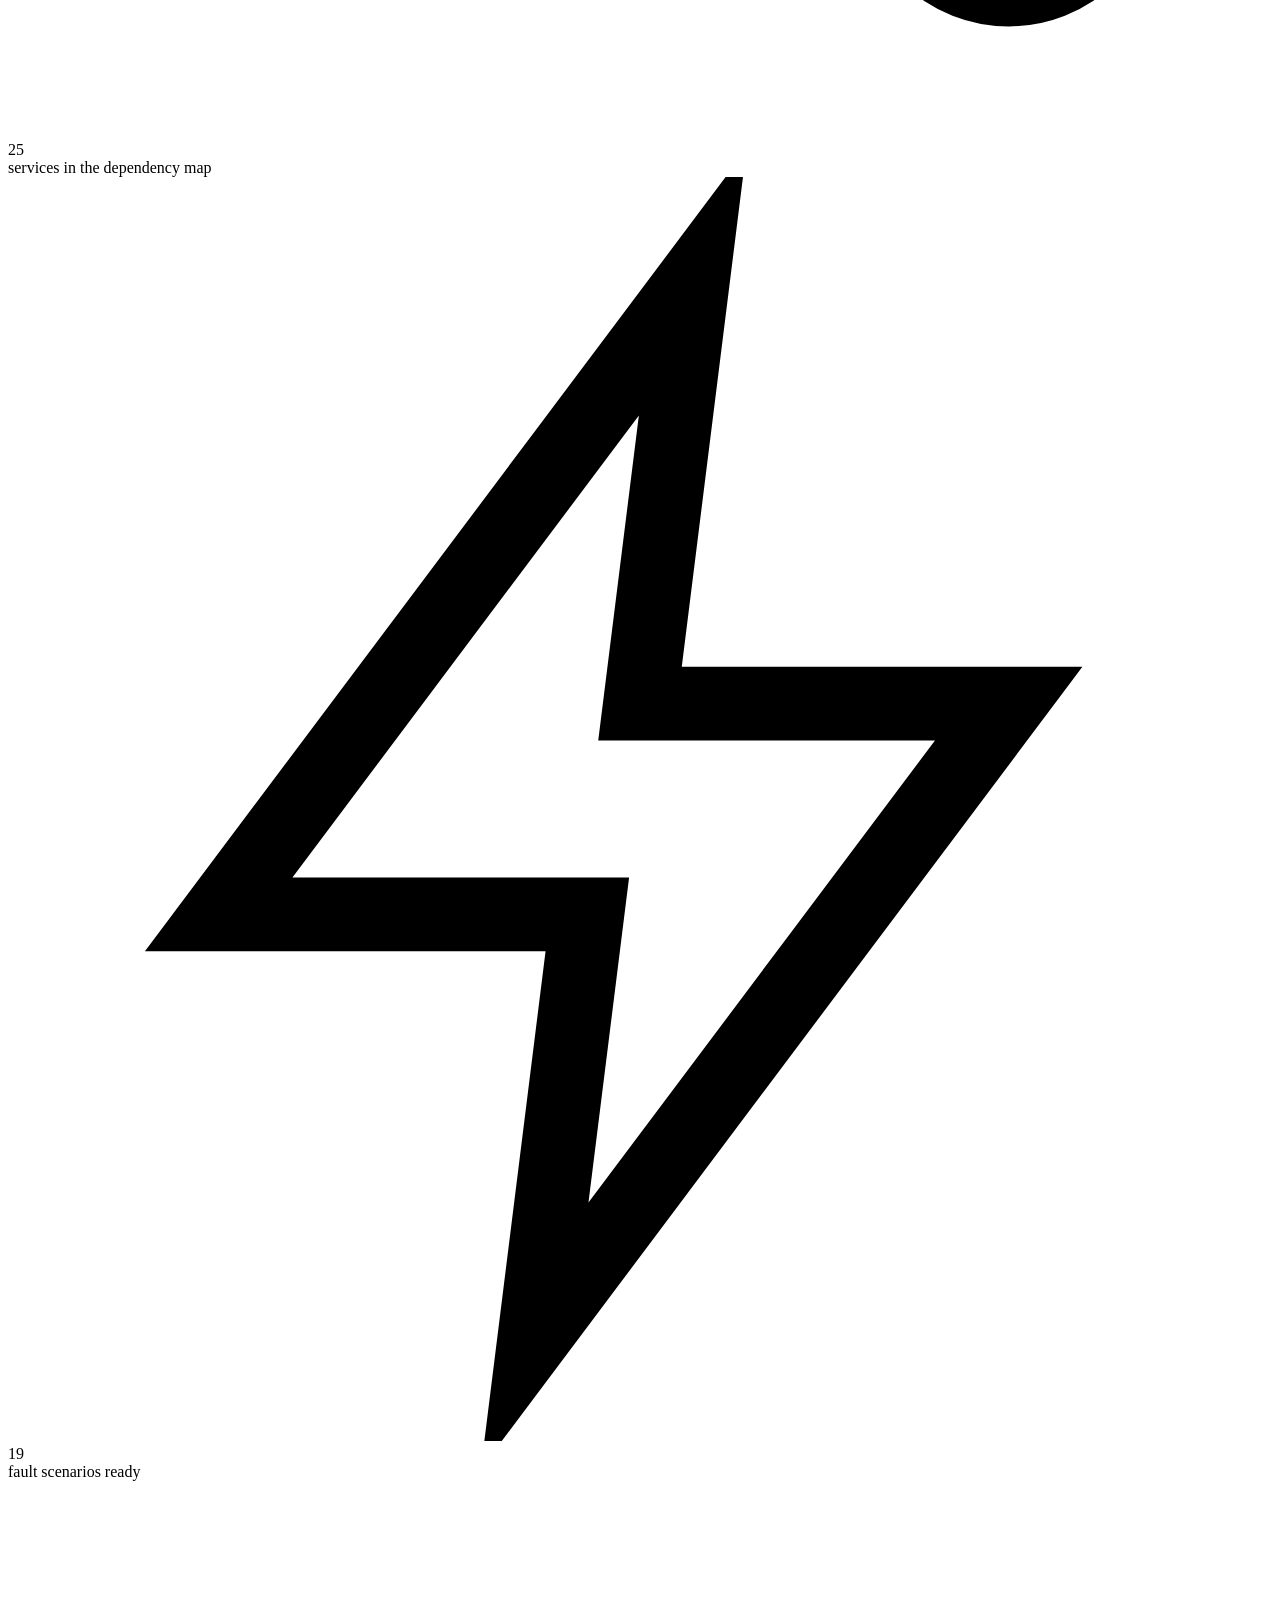
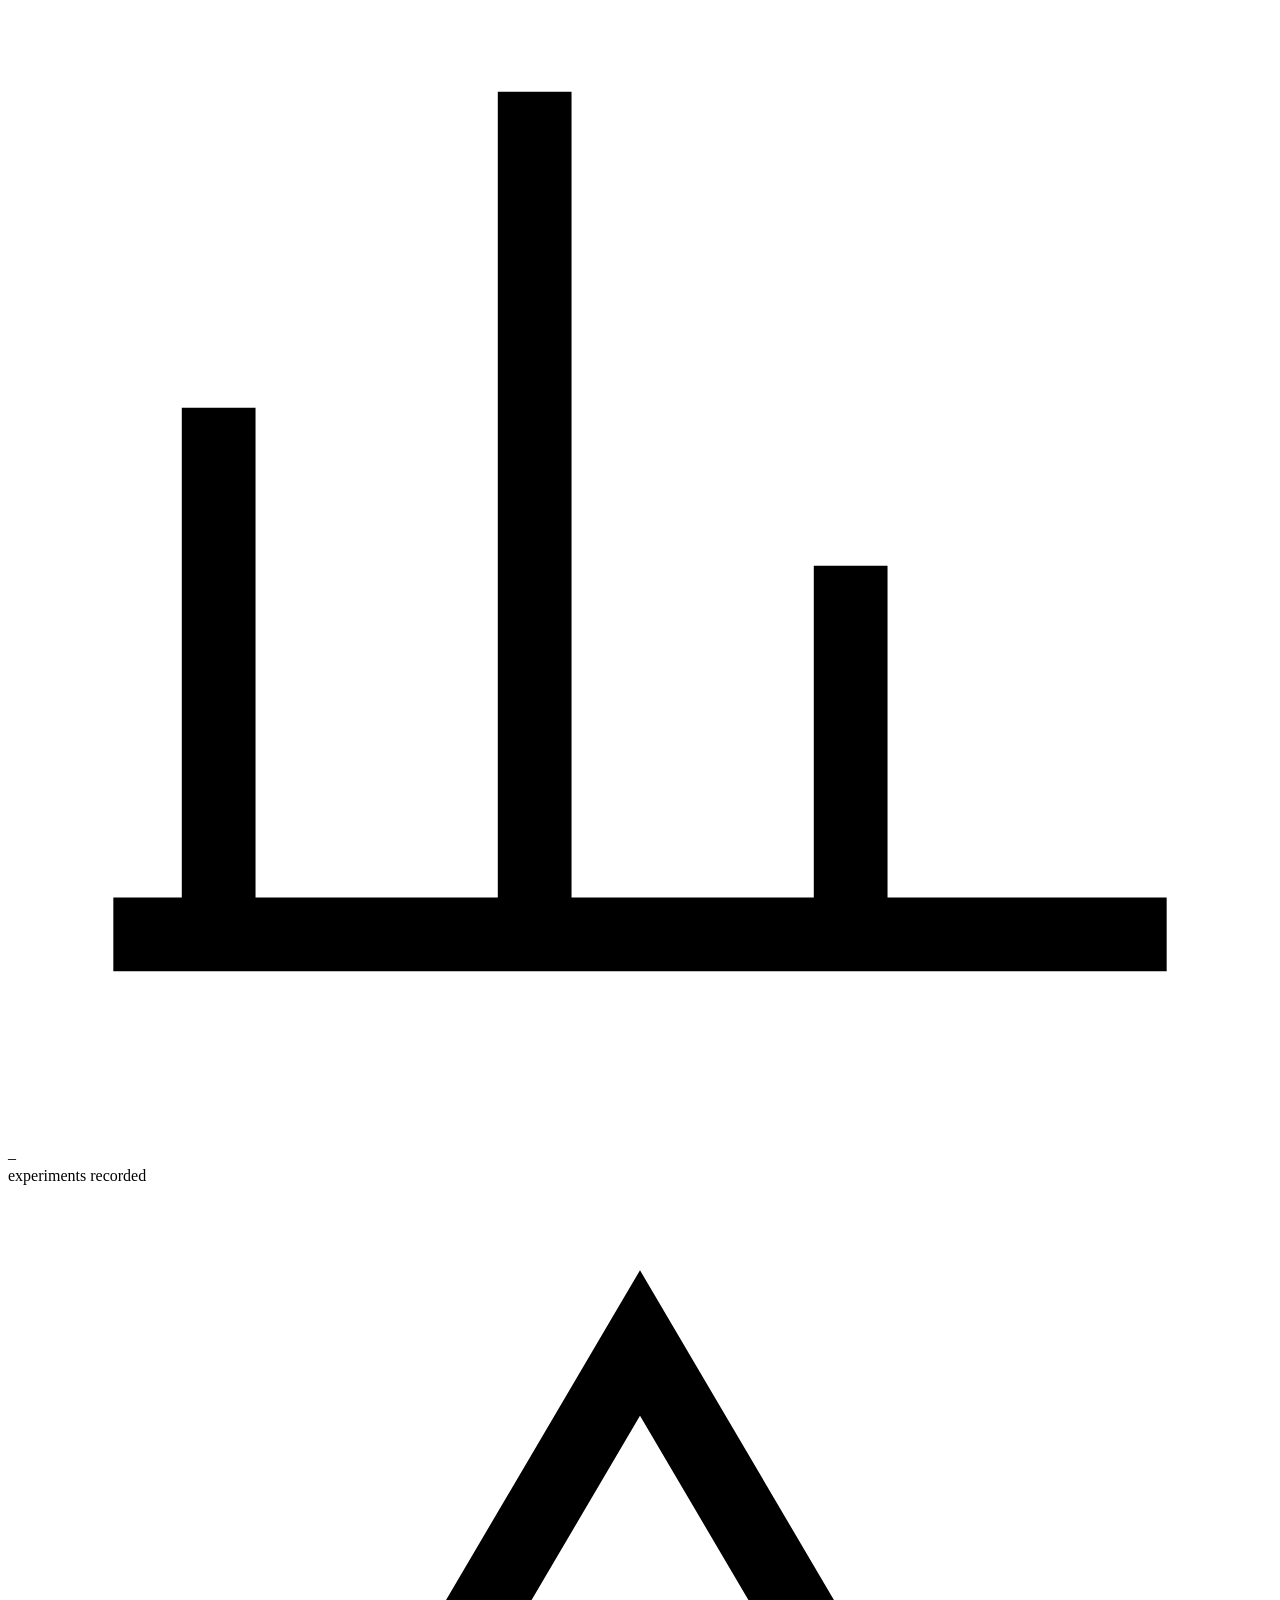
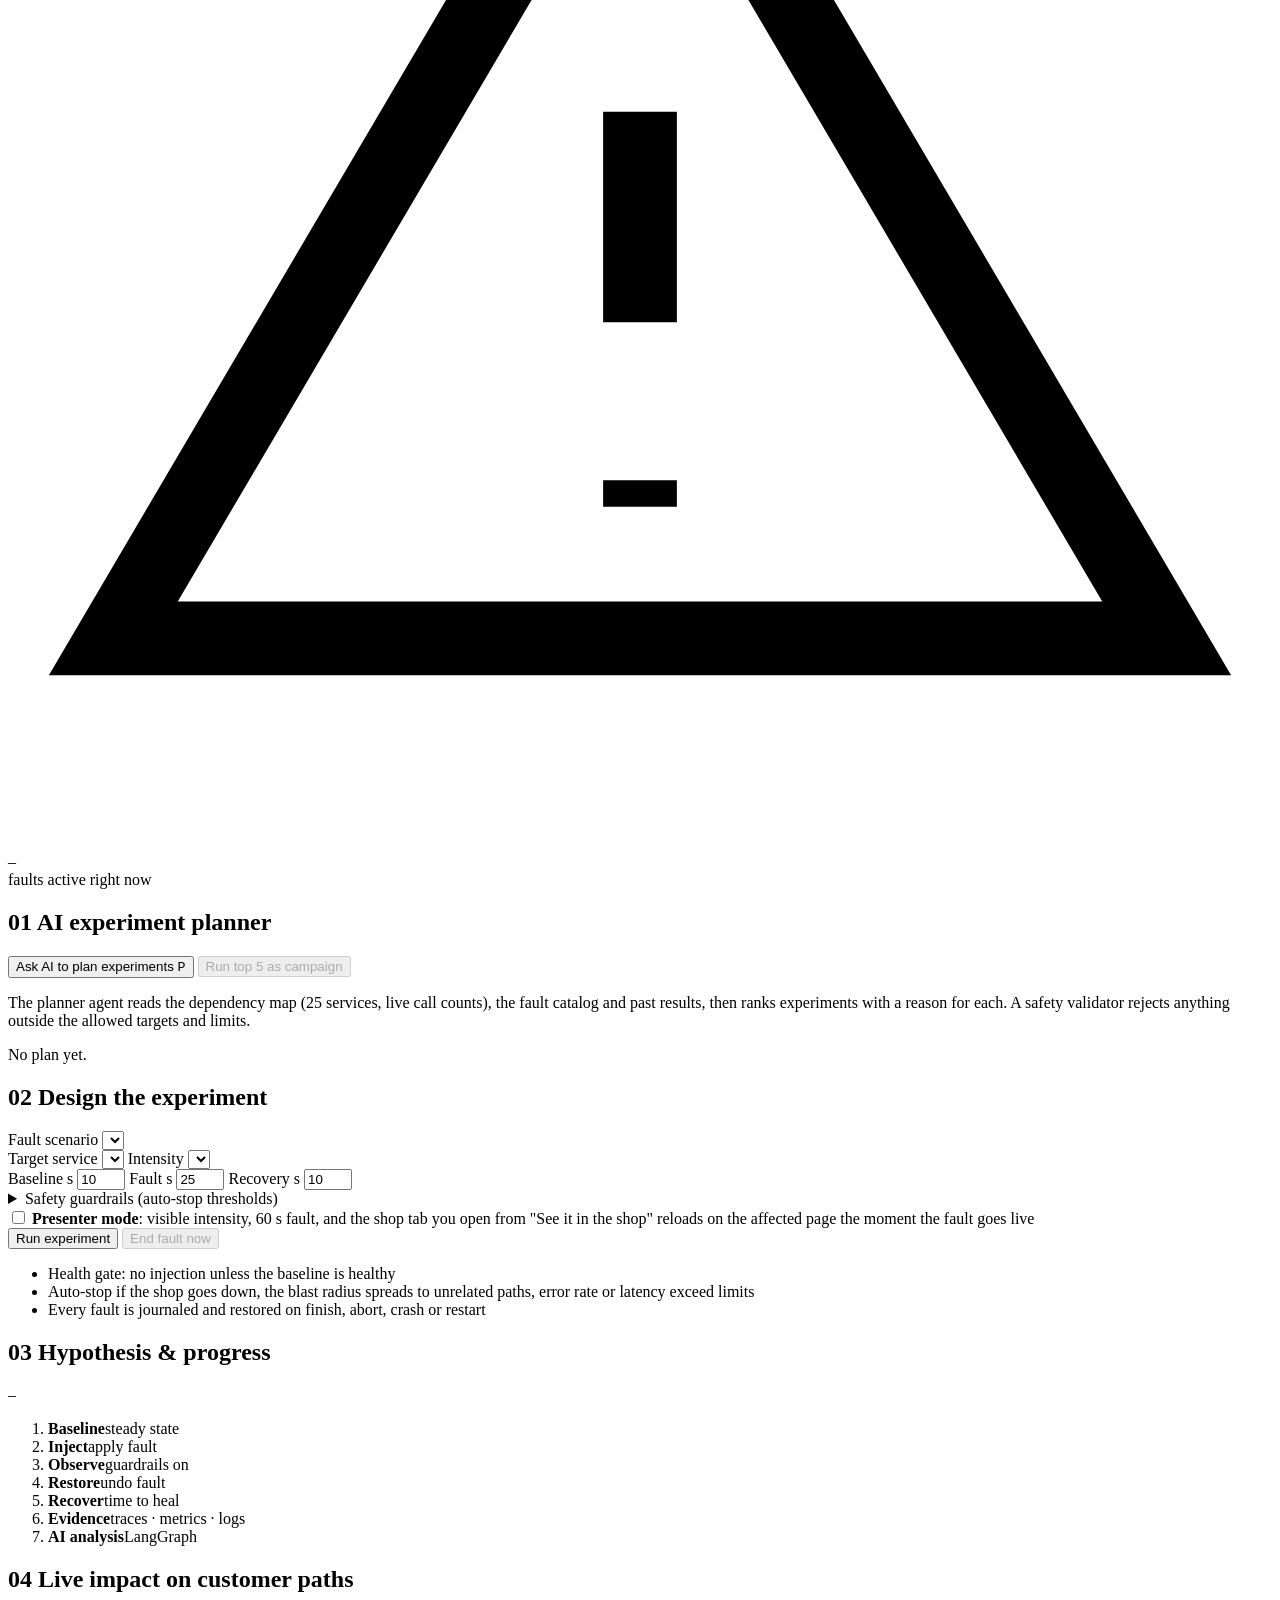
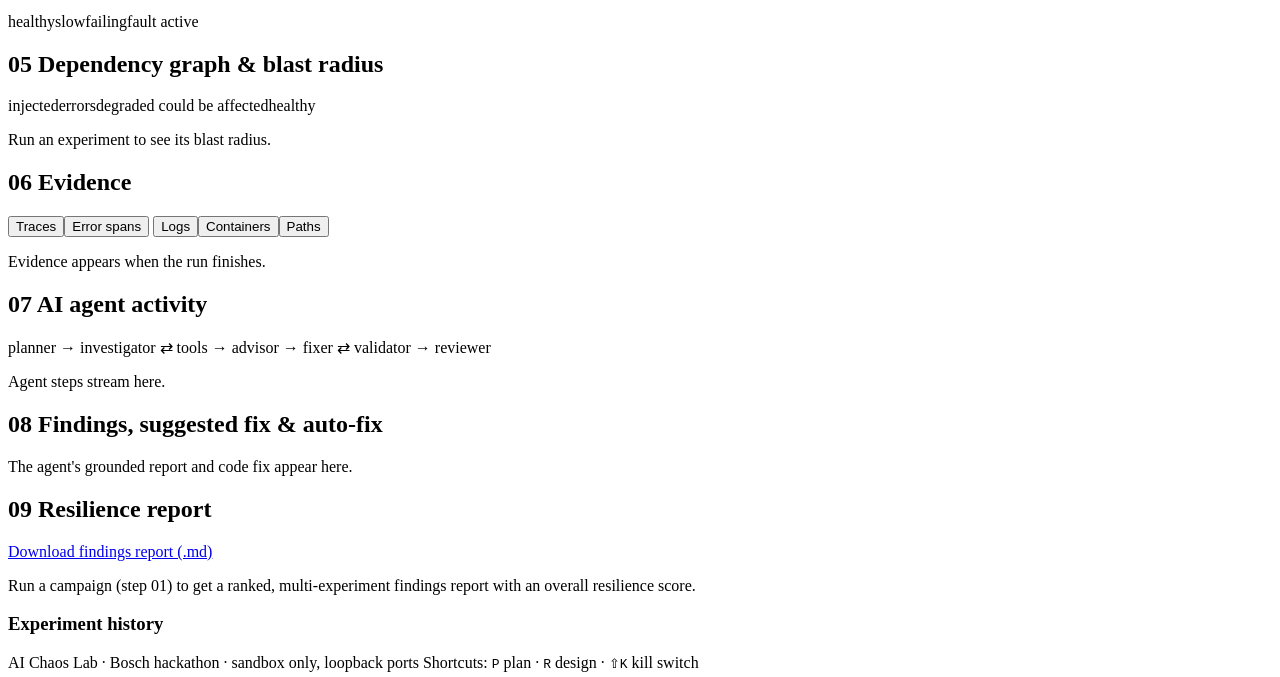
==== commit 2865de6a: "Make injected faults visible in the shop tab, and harden fault safety Findings from a four-part swee" ====
--- a/demo/static/index.html
+++ b/demo/static/index.html
@@ -101,8 +101,11 @@
           <label class="field">Hard fault cap s <input id="g_cap" type="number" value="60" min="10" max="60"></label>
         </div>
       </details>
+      <label class="presenter"><input type="checkbox" id="presenter"> <span><b>Presenter mode</b>: visible intensity,
+        60 s fault, and the shop tab you open from "See it in the shop" reloads on the affected page the moment the fault goes live</span></label>
       <div class="actions">
         <button class="primary" id="run">Run experiment</button>
+        <button id="end-fault" disabled title="Restore now; the run still completes and is scored">End fault now</button>
       </div>
       <ul class="guards">
         <li>Health gate: no injection unless the baseline is healthy</li>
@@ -114,6 +117,7 @@
       <h2><span class="num">03</span> Hypothesis &amp; progress</h2>
       <p class="hypothesis" id="hypothesis">–</p>
       <div class="meta" id="exp-meta"></div>
+      <div class="shopview" id="shopview"></div>
       <ol class="stepper" id="stepper">
         <li data-step="baseline"><b>Baseline</b><span>steady state</span></li>
         <li data-step="inject"><b>Inject</b><span>apply fault</span></li>
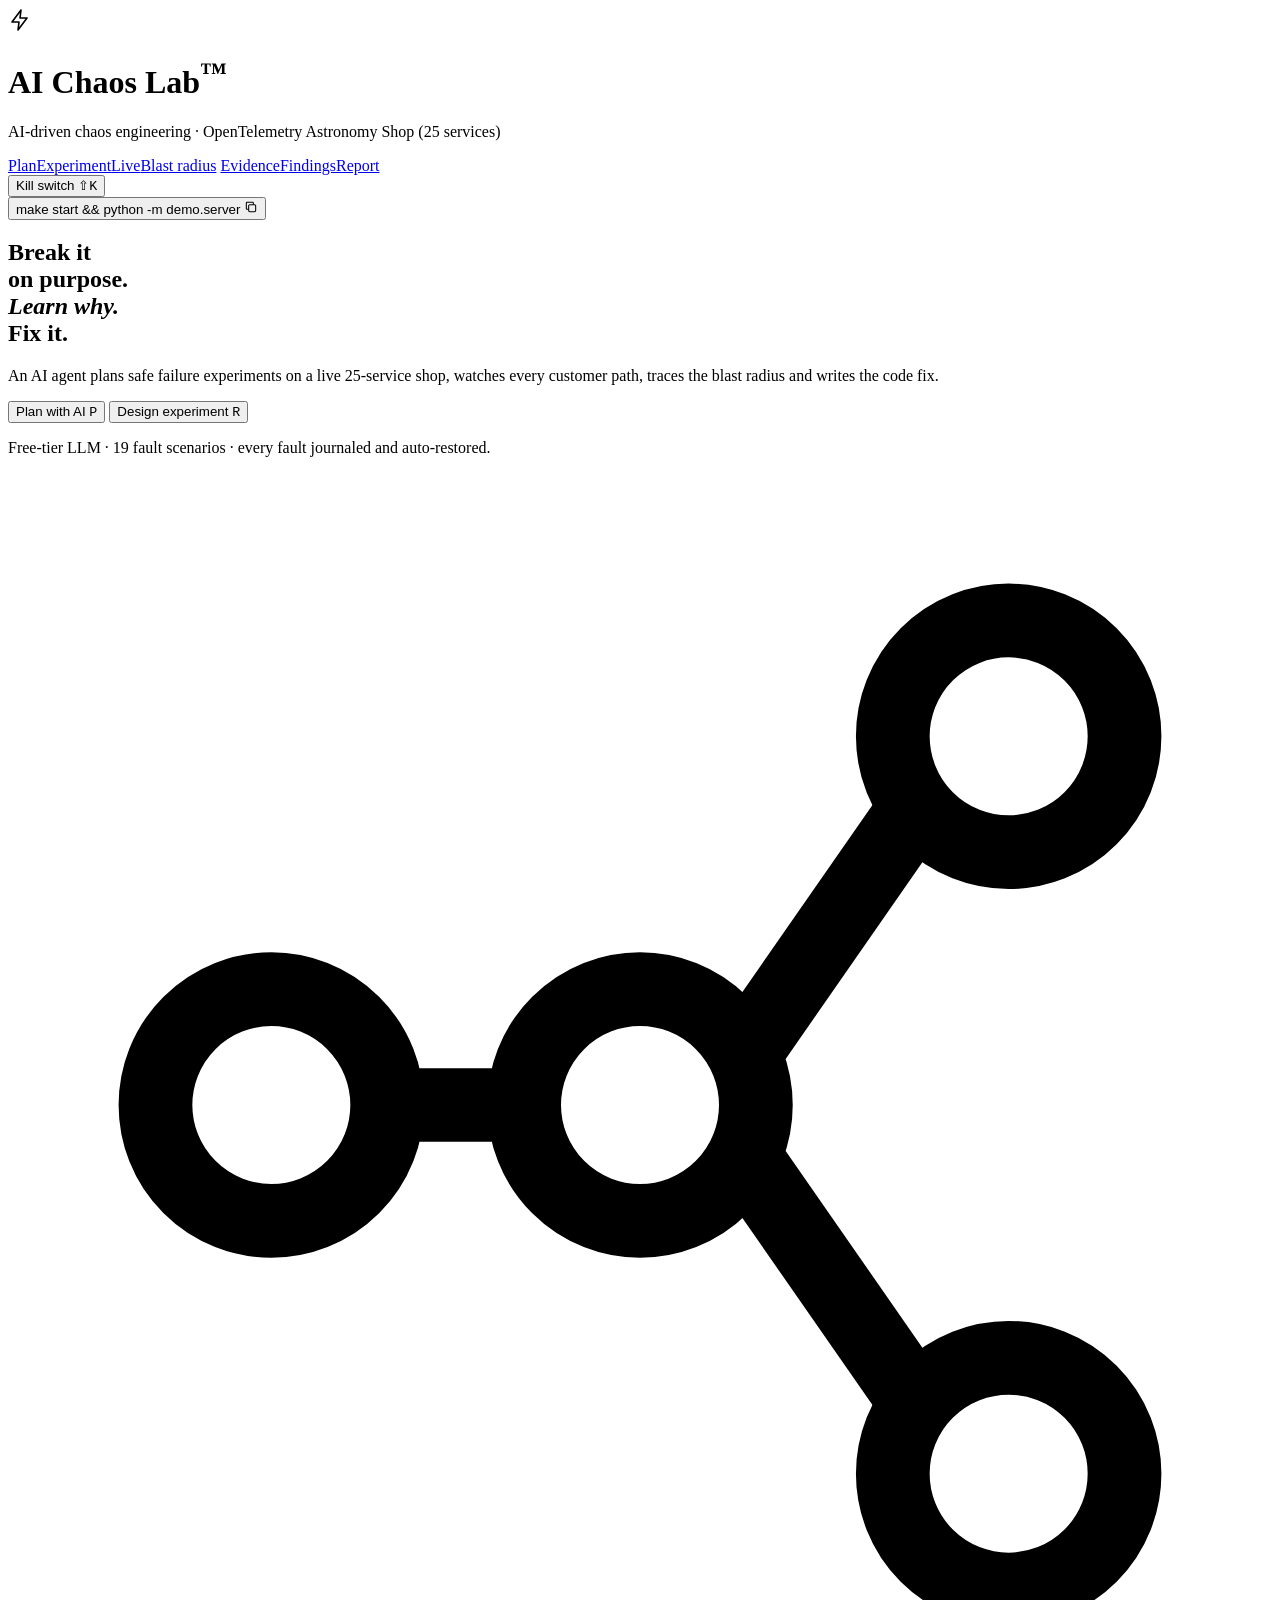
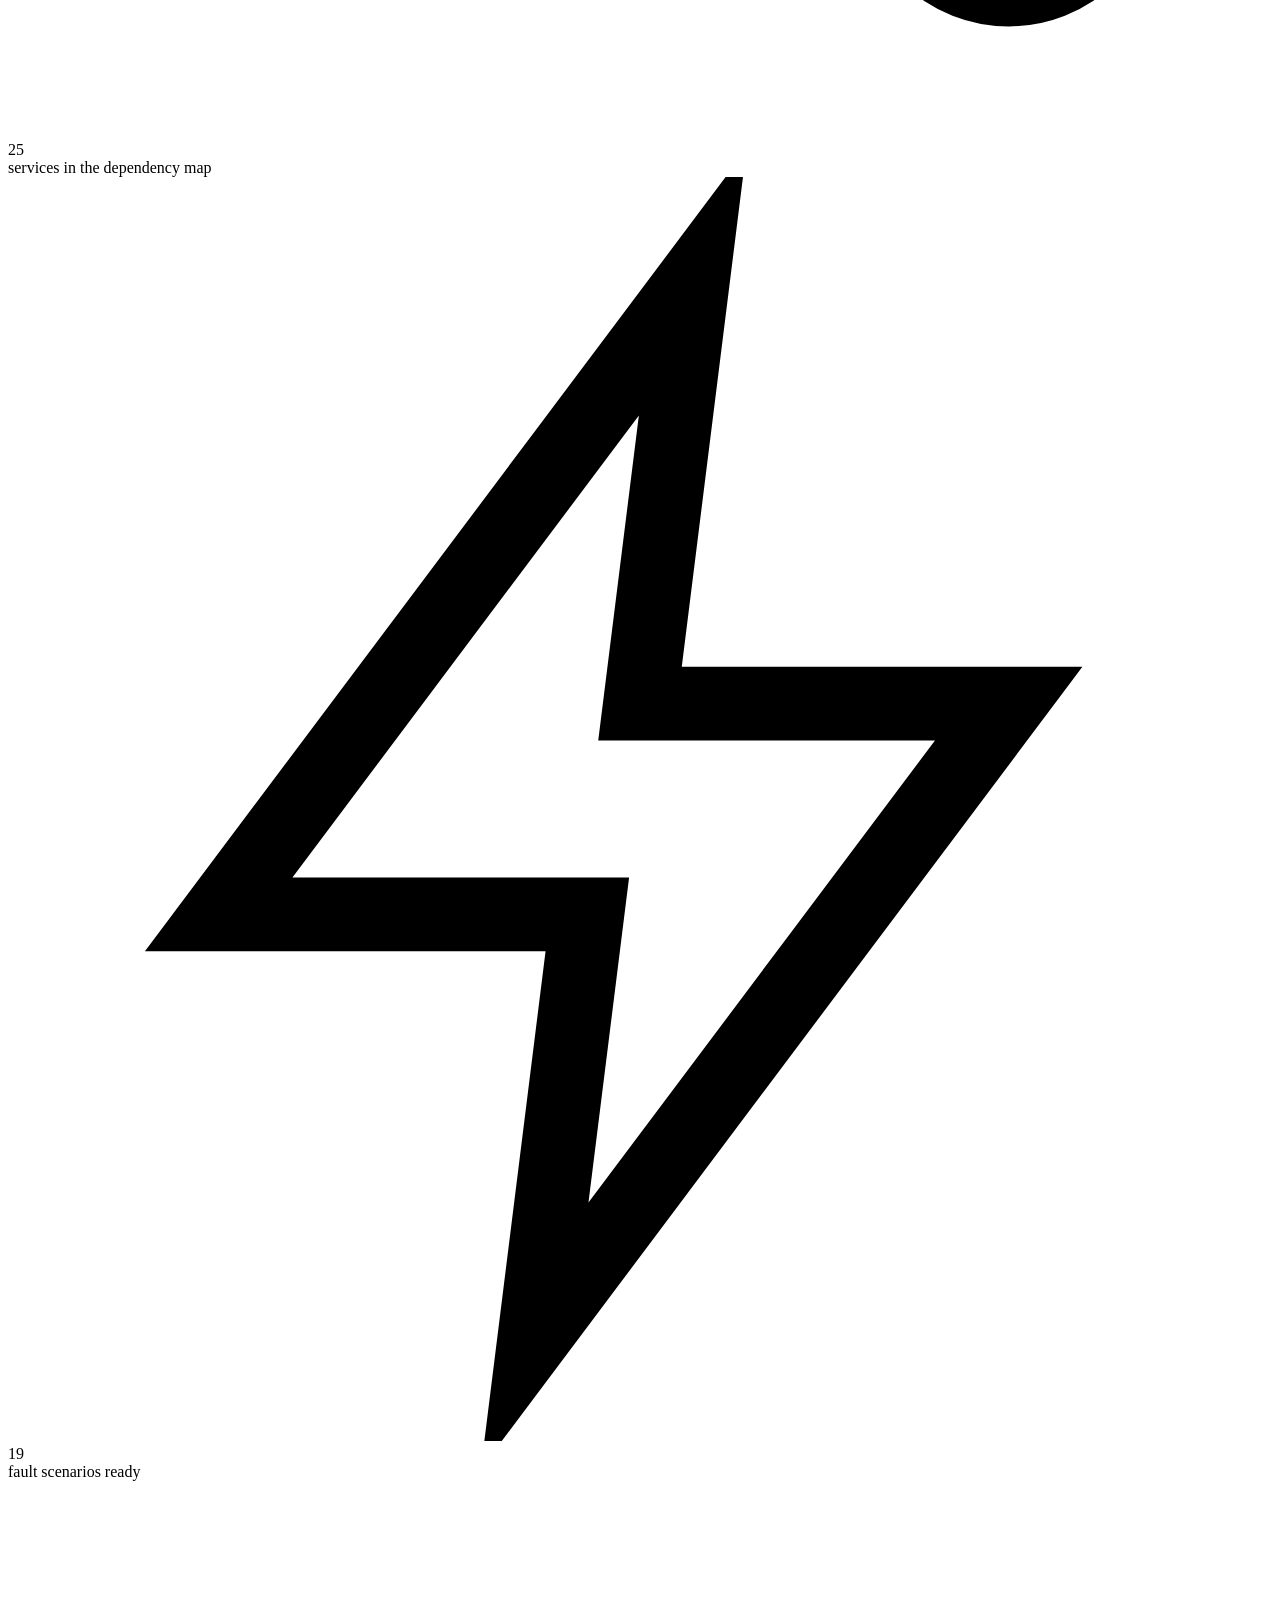
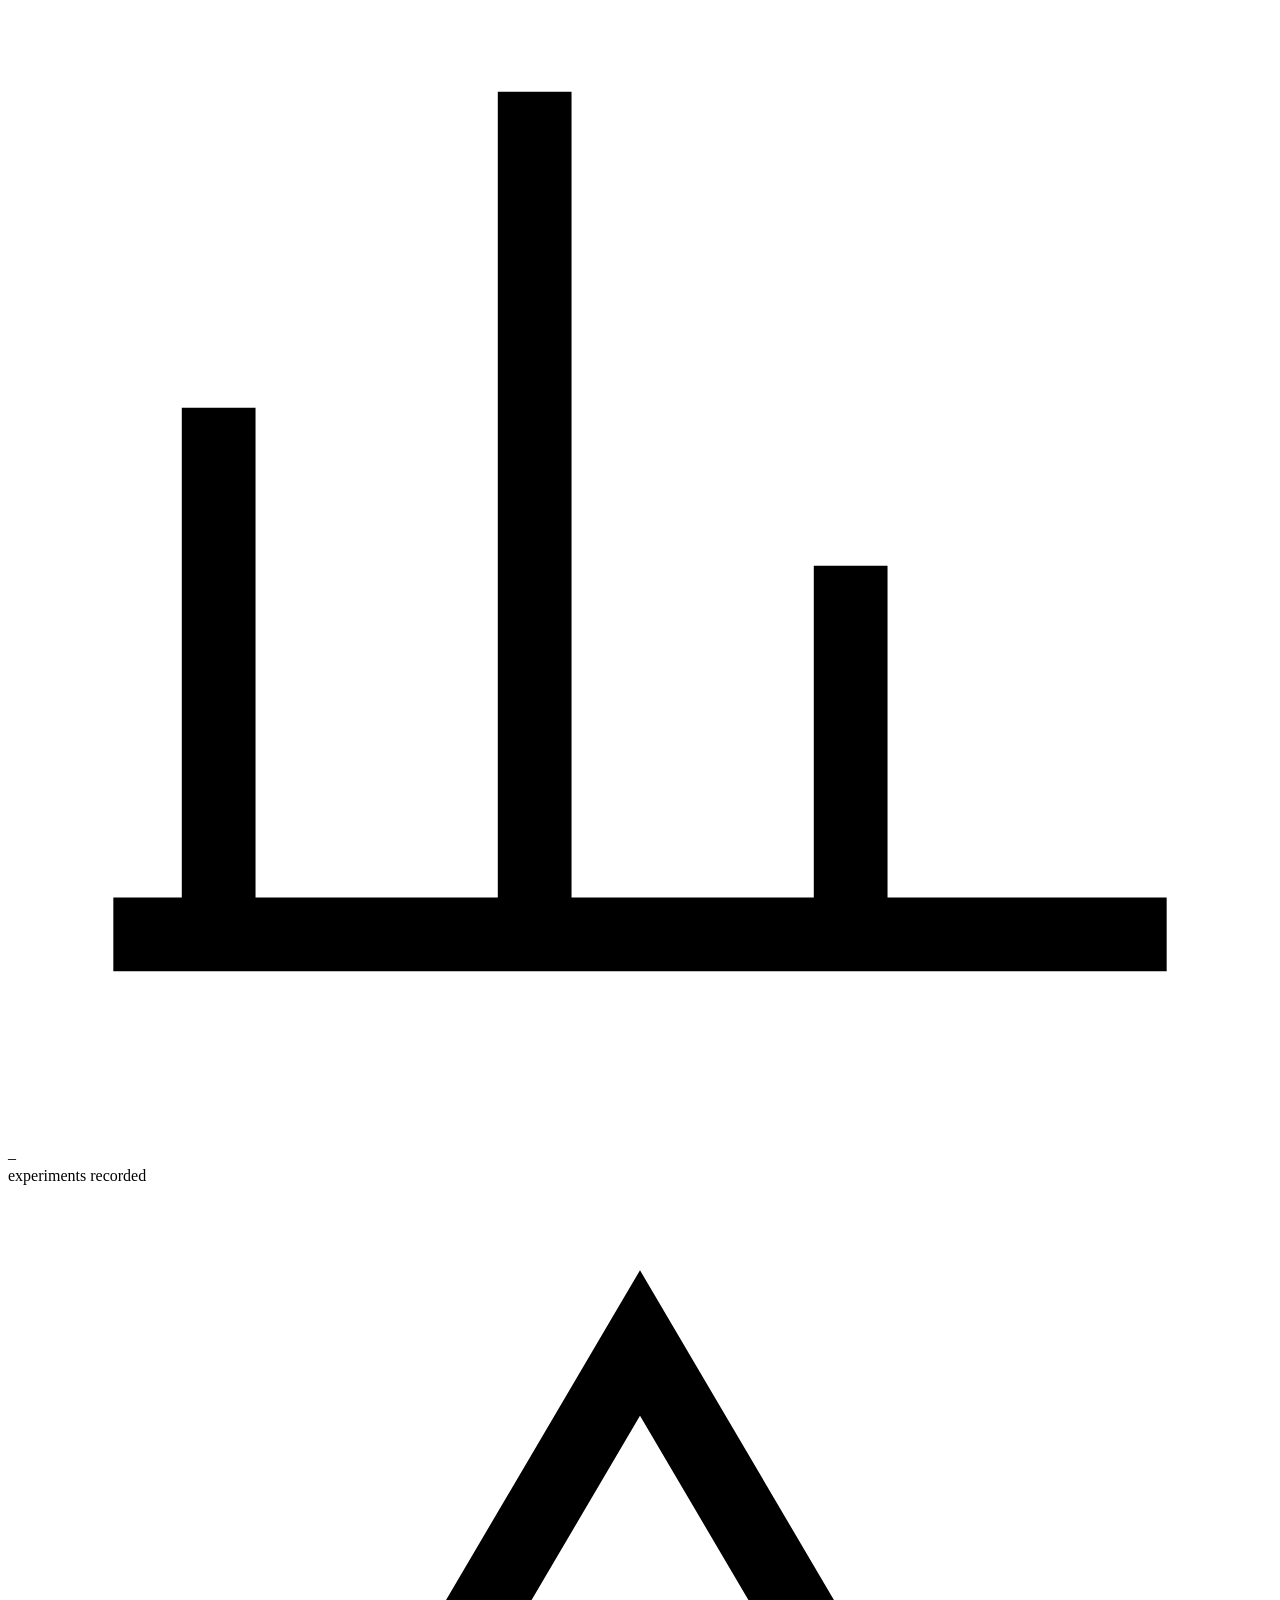
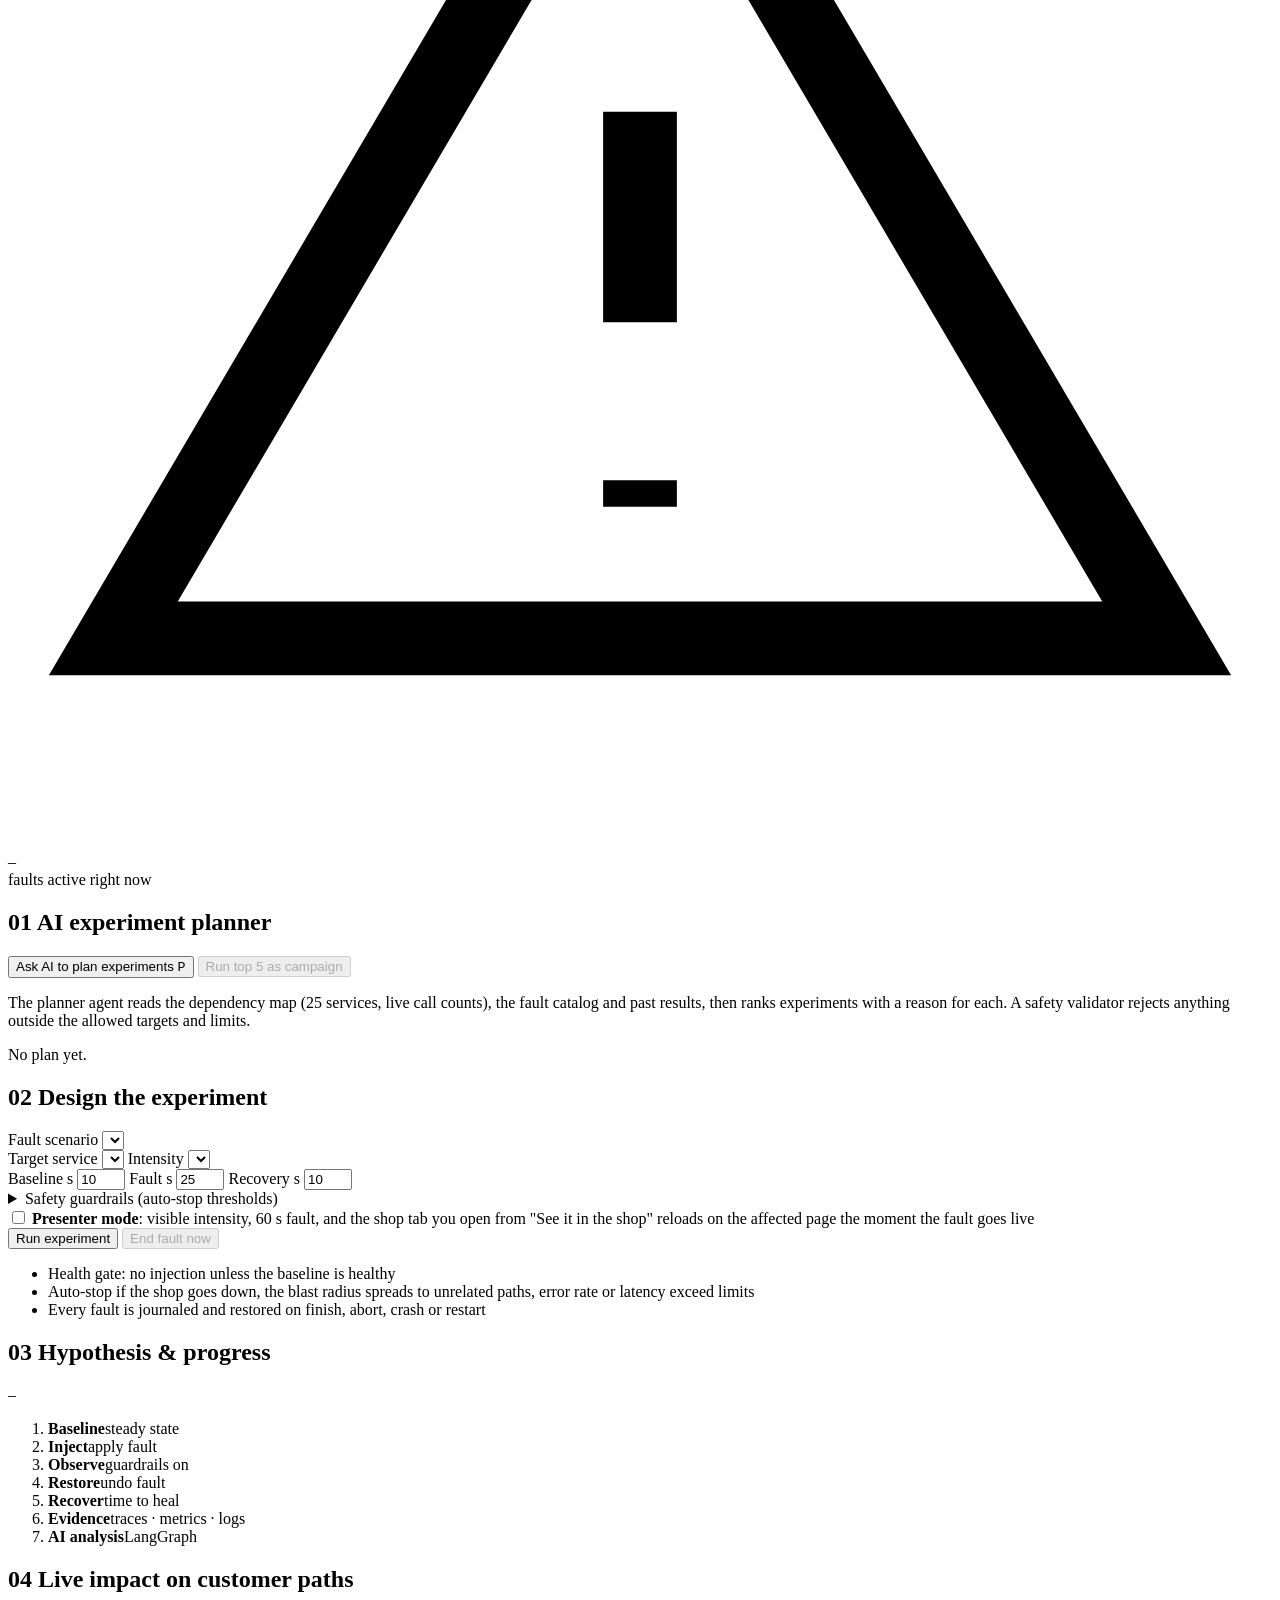
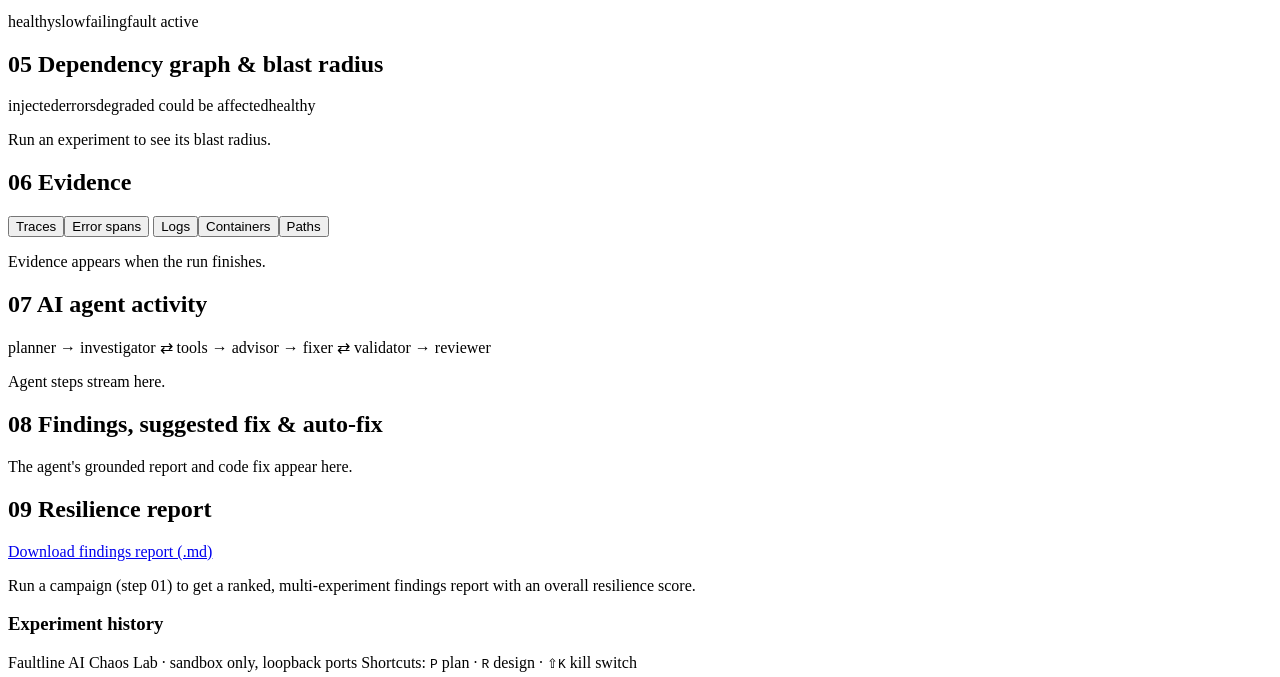
==== commit 05bdcd33: "Rename the project to Faultline Removes every Bosch and hackathon reference so the repository stands" ====
--- a/demo/static/index.html
+++ b/demo/static/index.html
@@ -198,7 +198,7 @@
 </div>
 </main>
 <footer class="foot">
-  <span>AI Chaos Lab · Bosch hackathon · sandbox only, loopback ports</span>
+  <span>Faultline AI Chaos Lab · sandbox only, loopback ports</span>
   <span>Shortcuts: <kbd>P</kbd> plan · <kbd>R</kbd> design · <kbd>⇧K</kbd> kill switch</span>
 </footer>
 <script src="/app.js"></script>
